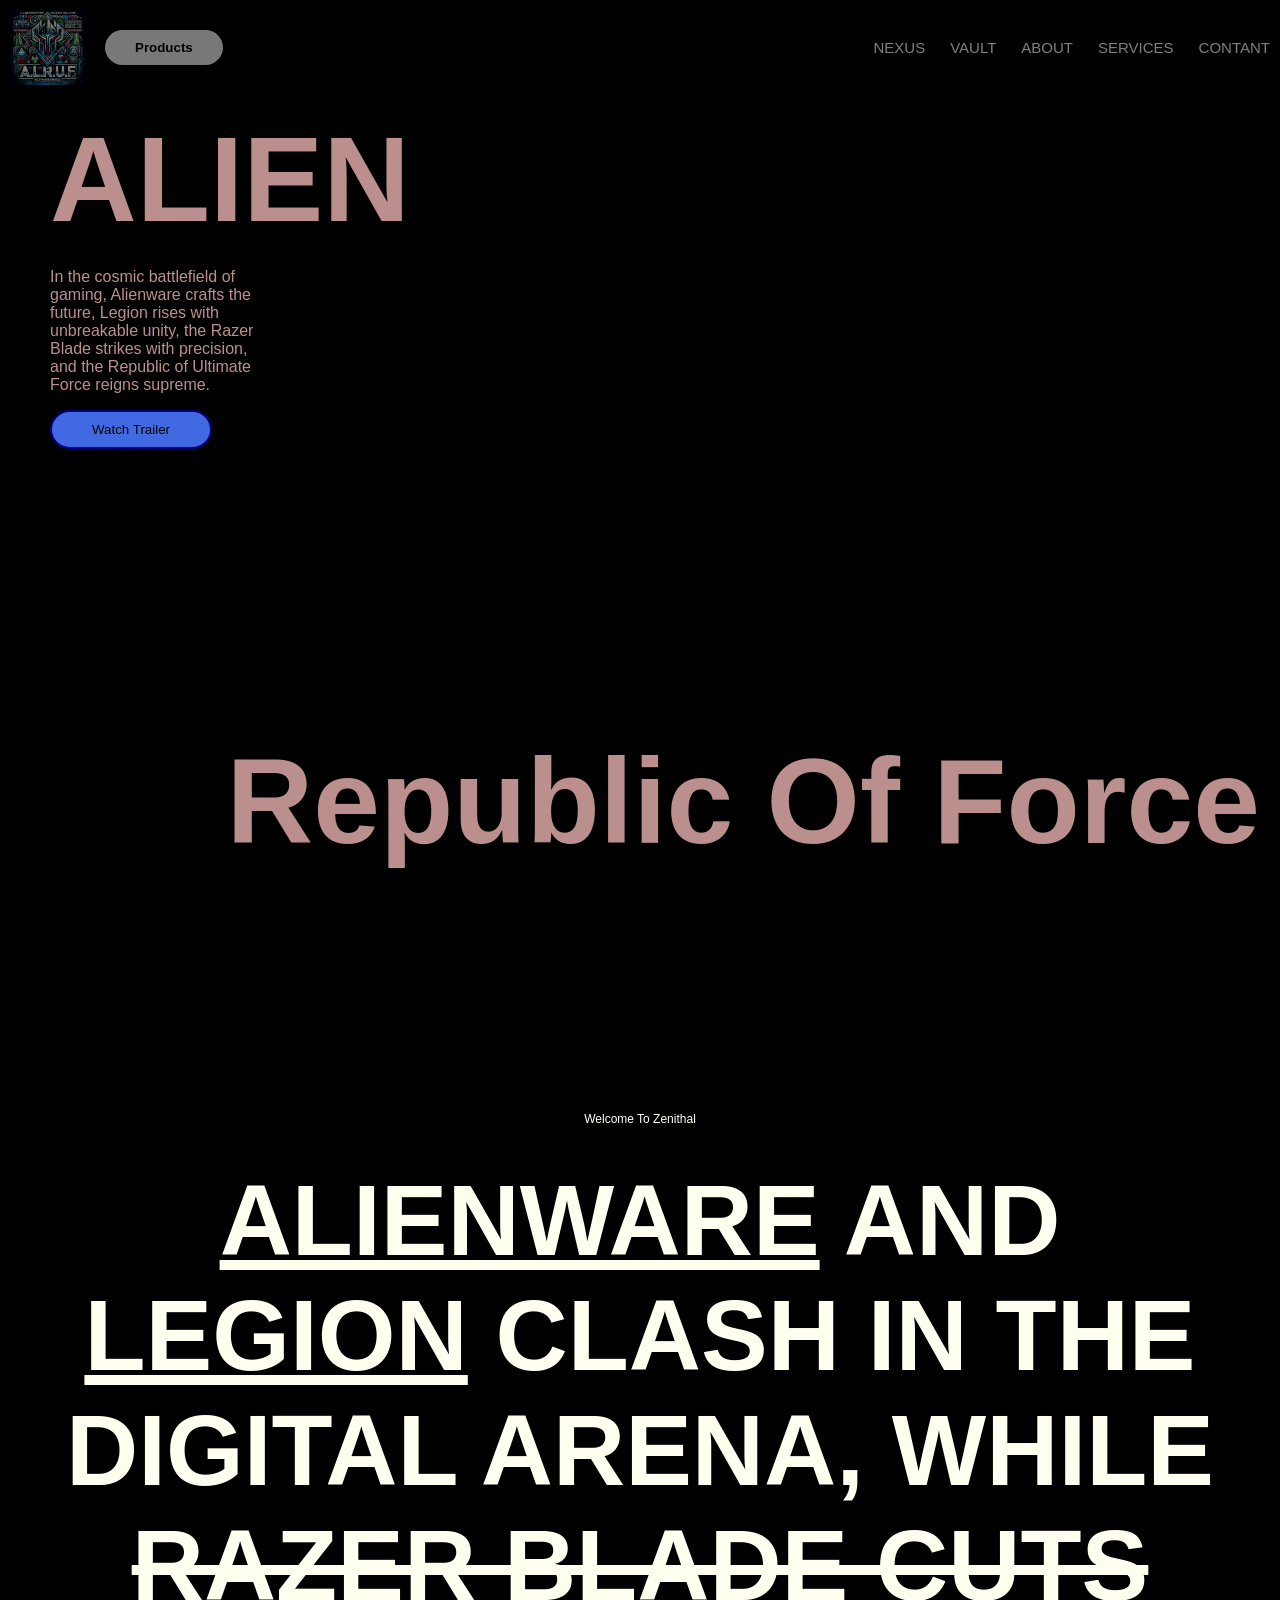
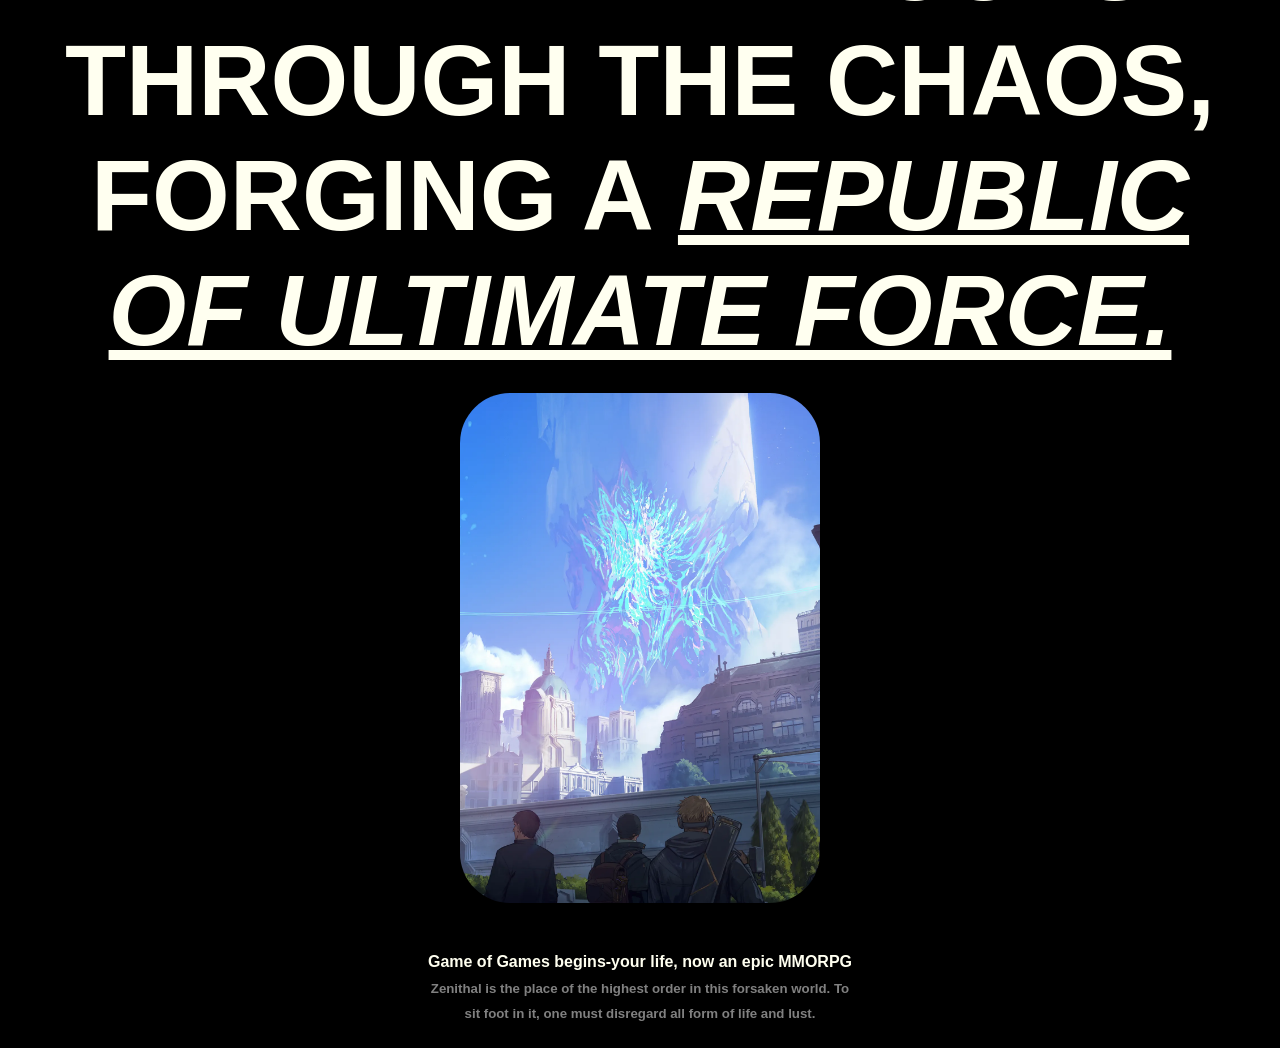
==== index.html @ cfce2fe7 "adding files" ====
<!DOCTYPE html>
<html lang="en">

<head>
    <meta charset="UTF-8">
    <meta name="viewport" content="width=device-width, initial-scale=1.0">
    <link rel="stylesheet" href="./css/index.css">
    <title>AL-RUF</title>
</head>

<body>
    <div class="container">
        <header>
            <div class="head-left">
                <img src="img/logo.png" alt="logo">
                <button>Products</button>
            </div>

            <div class="head-right">
                <p><a href="#">NEXUS</a></p>
                <p><a href="#">VAULT</a></p>
                <p><a href="#">ABOUT</a></p>
                <p><a href="#">SERVICES</a></p>
                <p><a href="#">CONTANT</a></p>
            </div>
        </header>

        <section class="hero-section">
            <div class="hero-vid">
                <video loop autoplay muted plays-inline class="hero-video">
                    <source src="video/hero-1.mp4" type="video/mp4">
                </video>

                <div class="hero-info">
                    <h1>ALIEN</h1>
                    <p>In the cosmic battlefield of gaming, Alienware crafts the future, Legion rises with unbreakable
                        unity, the Razer Blade strikes with precision, and the Republic of Ultimate Force reigns
                        supreme.</p>
                    <button>Watch Trailer</button>

                </div>
                <h1 class="gaming-text">Republic Of Force</h1>
                <div class="next-btn">
                    NEXT
                </div>
            </div>
        </section>

        <section class="about-section">
            <p>Welcome To Zenithal</p>
            <h1><u>Alienware</u> and <u>Legion</u> clash in the digital arena, while <s>Razer Blade cuts</s> through the
                chaos, forging a
                <i><u>Republic of Ultimate Force.</u></i>
            </h1>

            <div class="img-box">
                <img src="./img/about.webp" alt="about-img">
            </div>
            <h4>Game of Games begins-your life, now an epic MMORPG</h4>
            <h5>Zenithal is the place of the highest order in this forsaken world. To sit foot in it, one must disregard
                all form of life and lust.</h5>
        </section>
    </div>

    <script src="./js/index.js"></script>
</body>

</html>
---- css/index.css ----
body {
  margin: 0;
  padding: 0;
  background-color: black;
  scroll-behavior: smooth;
}
.container {
  font-family: Arial, Helvetica, sans-serif;
  color: rosybrown;
  display: flex;
  flex-direction: column;
  align-items: center;
  position: relative;
}
header {
  position: absolute;
  top: 0;
  right: 0;
  left: 0;
  display: flex;
  align-items: center;
  justify-content: space-between;
  padding: 10px 10px;
  z-index: 99;
  /* background-color: grey;
  backdrop-filter: blur(100px); */
  opacity: 0.5;
}
.head-left {
  display: flex;
  align-items: center;
}
.head-left img {
  width: 75px;
  height: 75px;
  margin-right: 20px;
}
.head-left button {
  border: none;
  padding: 10px 30px;
  border-radius: 20px;
  font-weight: 700;
  cursor: pointer;
  transition: 0.3s;
}
.head-left button:hover {
  opacity: 0.7;
}
.head-right {
  display: flex;
}
.head-right a {
  text-decoration: none;
  padding-left: 25px;
  color: ivory;
  font-size: 15px;
}
.hero-section {
  position: relative;
  width: 100%;
  height: 100vh;
  overflow: hidden;
}
.hero-vid {
  width: 100%;
  height: 100%;
  position: relative;
}
.hero-video {
  width: 100%;
  height: 100%;
  object-fit: cover;
}
.hero-info {
  position: absolute;
  z-index: 1;
  top: 80px;
  left: 50px;
}
.hero-info h1 {
  font-size: 120px;
  font-family: Impact, Haettenschweiler, "Arial Narrow Bold", sans-serif;
  font-weight: 900;
  font-style: normal;
  margin-top: 30px;
  margin-bottom: 20px;
}
.hero-info p {
  max-width: 210px;
}
.hero-info button {
  background-color: royalblue;
  border: 2px solid navy;
  padding: 10px 40px;
  border-radius: 20px;
  cursor: pointer;
  color: black;
  transition: 0.3s;
}
.hero-info button:hover {
  background-color: transparent;
  color: rosybrown;
  box-shadow: 0 0 15px royalblue;
}
.gaming-text {
  font-size: 120px;
  font-family: Impact, Haettenschweiler, "Arial Narrow Bold", sans-serif;
  margin: 0;
  position: absolute;
  right: 20px;
  bottom: 30px;
}
.next-btn {
  width: 200px;
  height: 200px;
  background-color: rosybrown;
  position: absolute;
  left: 45%;
  bottom: 45%;
  border-radius: 50%;
  display: flex;
  align-items: center;
  justify-content: center;
  color: royalblue;
  font-size: 30px;
  font-weight: bold;
  cursor: pointer;
  z-index: 100;
  opacity: 0;
  transition: 0.5s;
}
.next-btn:hover {
  width: 200px;
  height: 200px;
  opacity: 1;
  box-shadow: 0 0 15px rgba(225, 225, 225, 0.616);
}
.about-section {
  width: 100%;
  height: 100%;
  margin-top: 200px;
  display: flex;
  flex-direction: column;
  align-items: center;
  color: ivory;
}
.img-box {
  width: 360px;
  height: 510px;
  overflow: hidden;
  display: flex;
  align-items: center;
  justify-content: center;
  border-radius: 50px;
}
.img-box img {
  width: 100%;
  height: 100%;
  object-fit: cover;
}
.about-section p {
  font-size: 12px;
}
.about-section h1 {
  font-family: Impact, Haettenschweiler, "Arial Narrow Bold", sans-serif;
  font-weight: 900;
  font-size: 100px;
  max-width: 1150px;
  text-align: center;
  margin: 25px 0;
  text-transform: uppercase;
  background: linear-gradient(
    to right rosybrown,
    rgb(221, 167, 66),
    lightyellow,
    lightgreen,
    skyblue,
    rosybrown
  );
  background-size: 200%;
  background-clip: text;
  -webkit-background-clip: text;
  /* -webkit-text-fill-color: transparent; */
  animation: animate-gradient 2.5s linear infinite;
}
@keyframes animate-gradient {
  to {
    background-position: 200%;
  }
}
.about-section h4 {
  margin-top: 50px;
  margin-bottom: 0;
}
.about-section h5 {
  margin-top: 5px;
  color: gray;
  max-width: 425px;
  text-align: center;
  line-height: 25px;
}
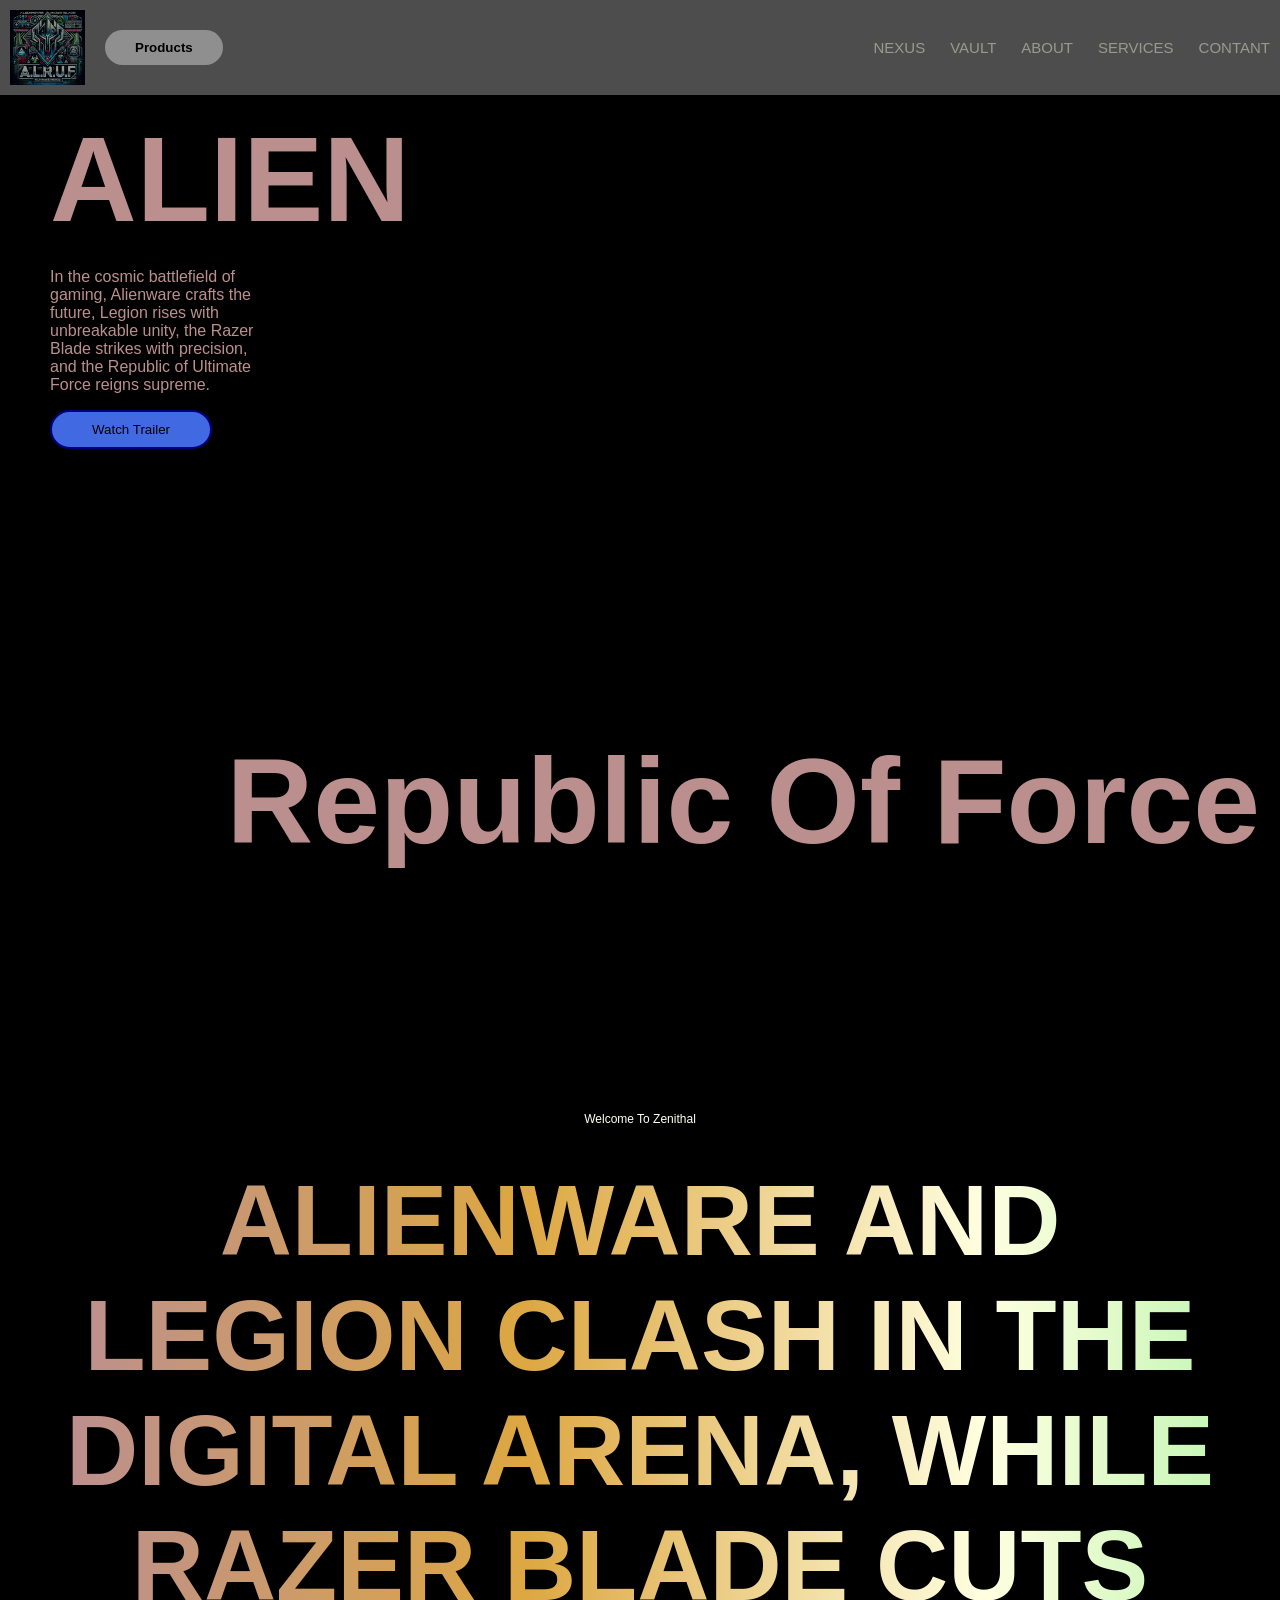
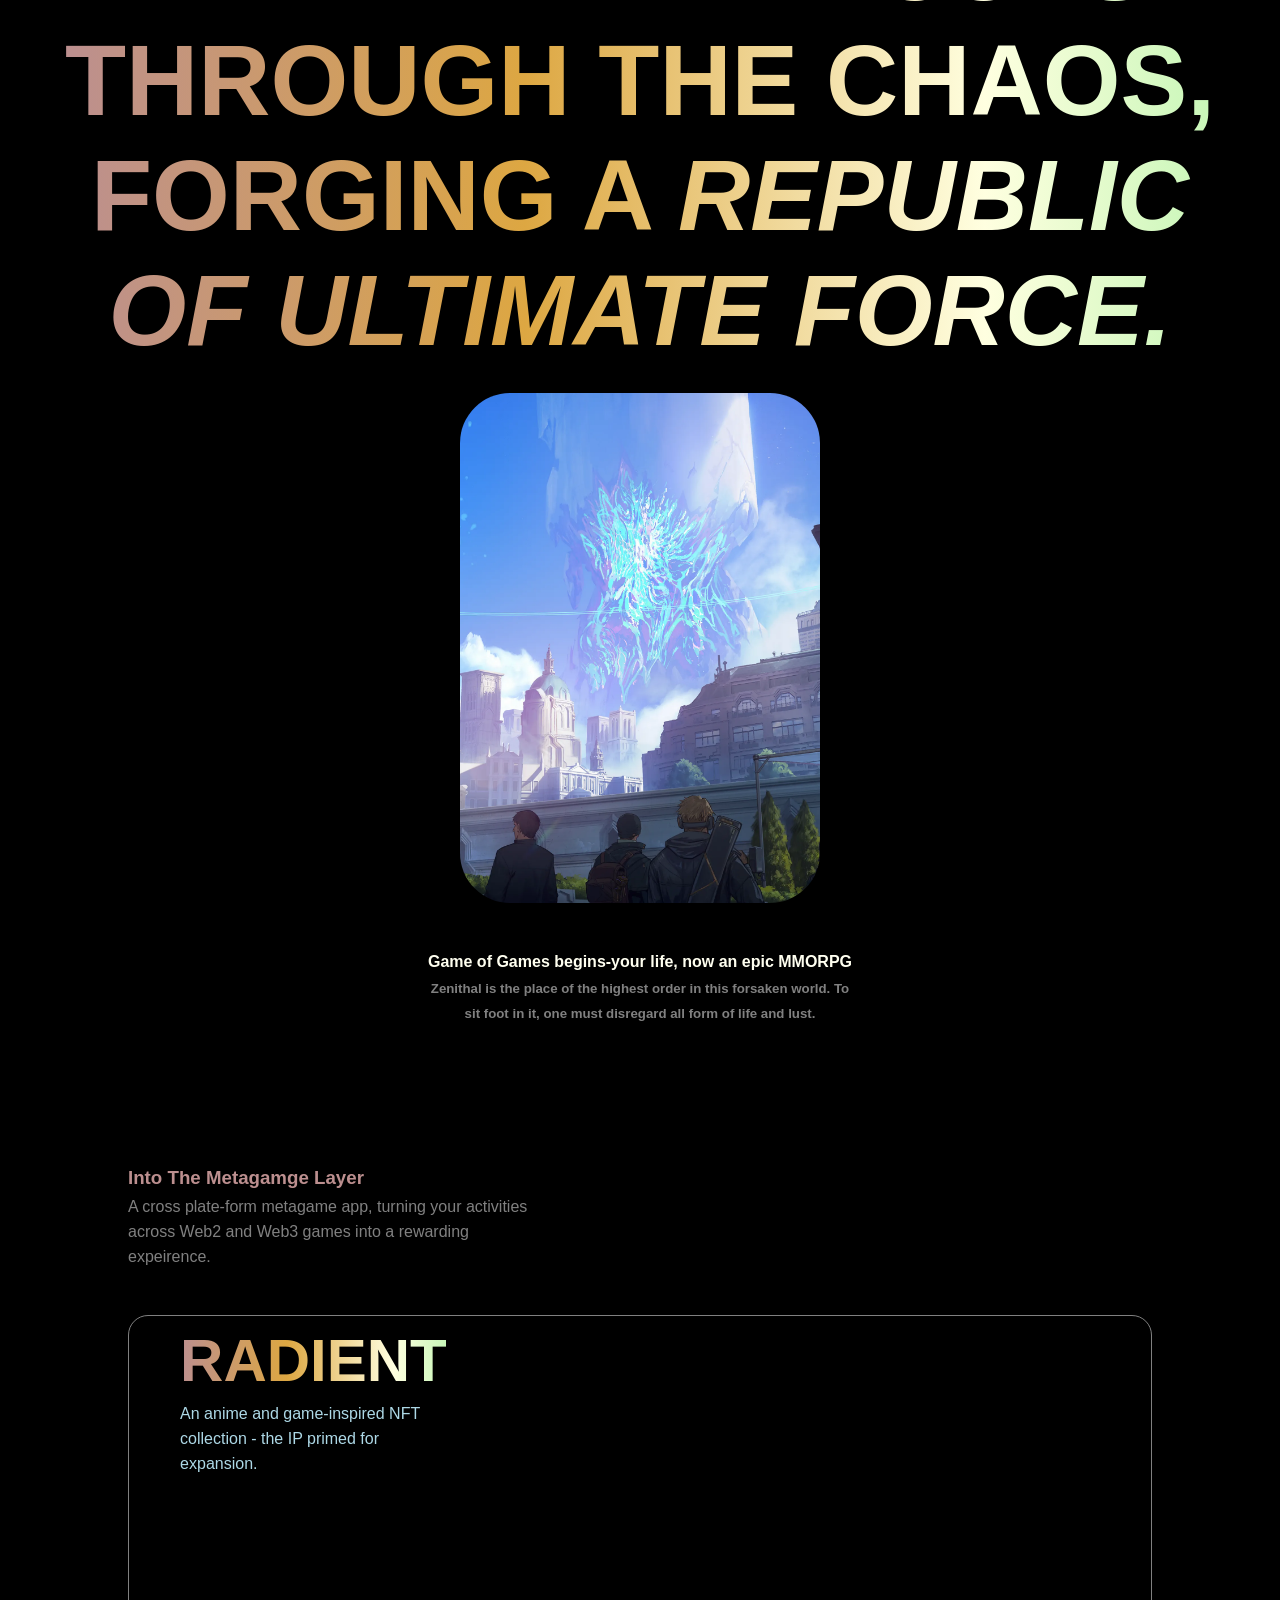
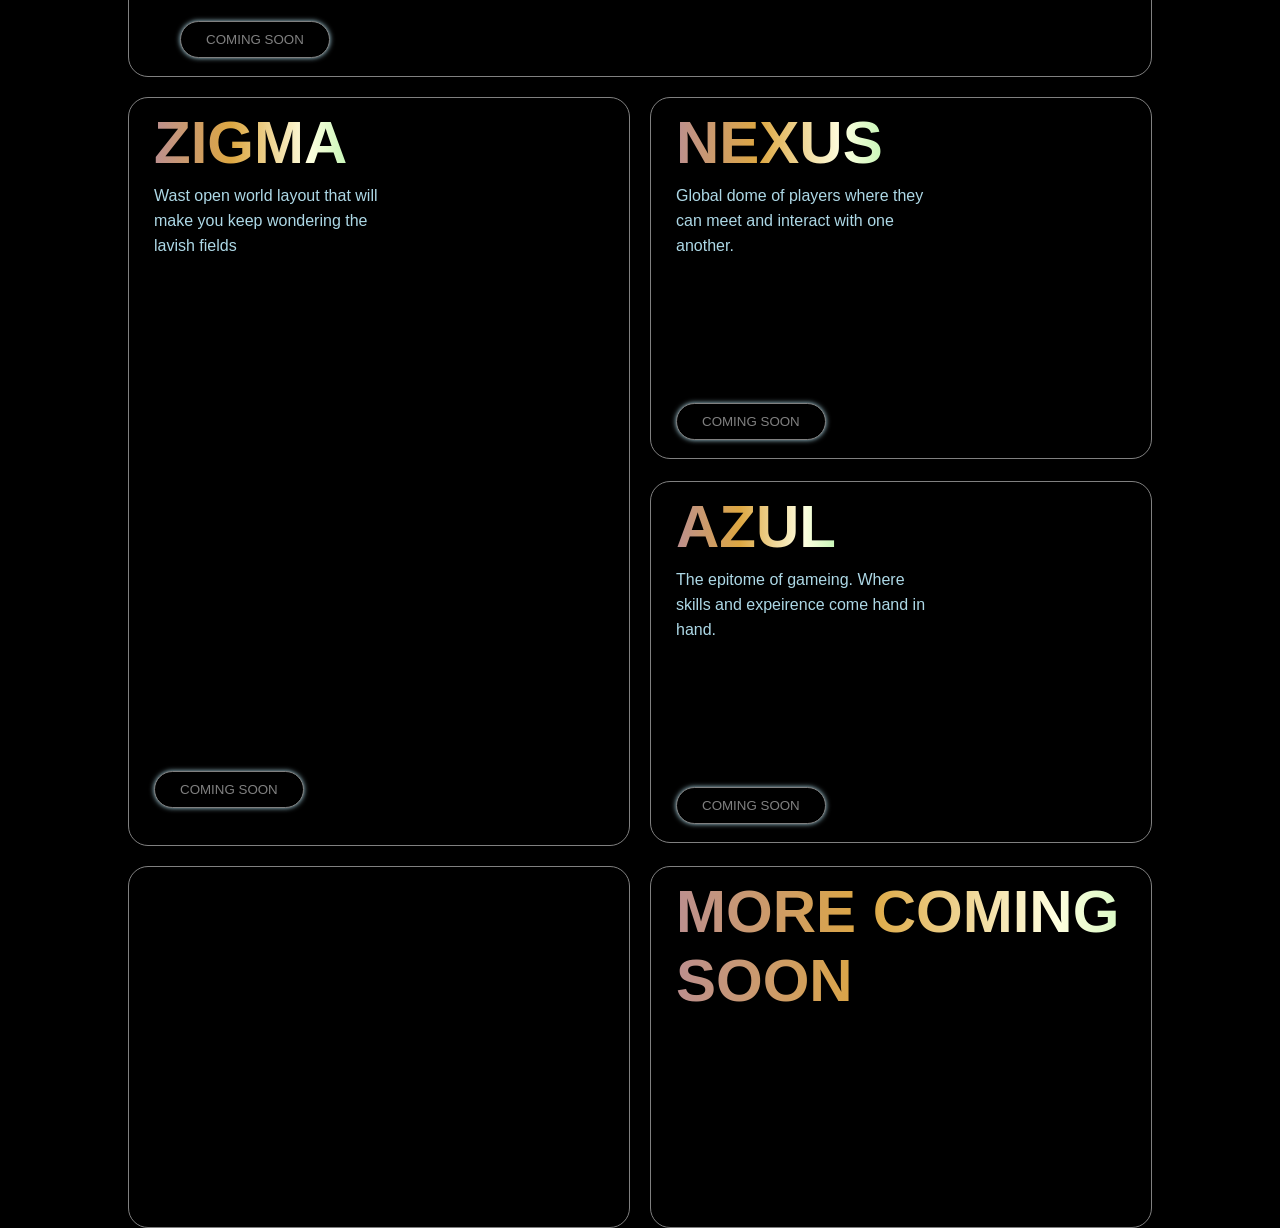
==== commit da02c6b8: "adding videos" ====
--- a/index.html
+++ b/index.html
@@ -60,6 +60,55 @@
             <h5>Zenithal is the place of the highest order in this forsaken world. To sit foot in it, one must disregard
                 all form of life and lust.</h5>
         </section>
+
+        <section class="info-section">
+            <h3>Into The Metagamge Layer</h3>
+            <p>A cross plate-form metagame app, turning your activities across Web2 and Web3 games into a rewarding
+                expeirence.</p>
+
+            <div class="info-cards">
+                <div class="card">
+                    <h1>RADIENT</h1>
+                    <p>An anime and game-inspired NFT collection - the IP primed for expansion.</p>
+
+                    <video src="./video/feature-1.mp4" autoplay loop muted plays-inline></video>
+                    <button>COMING SOON</button>
+                </div>
+
+                <div class="card">
+                    <h1>ZIGMA</h1>
+                    <p>Wast open world layout that will make you keep wondering the lavish fields</p>
+
+                    <video src="./video/feature-2.mp4" autoplay loop muted plays-inline></video>
+                    <button>COMING SOON</button>
+                </div>
+
+                <div class="card">
+                    <h1>NEXUS</h1>
+                    <p>Global dome of players where they can meet and interact with one another.</p>
+
+                    <video src="./video/feature-3.mp4" autoplay loop muted plays-inline></video>
+                    <button>COMING SOON</button>
+                </div>
+
+                <div class="card">
+                    <h1>AZUL</h1>
+                    <p>The epitome of gameing. Where skills and expeirence come hand in hand.</p>
+
+                    <video src="./video/feature-4.mp4" autoplay loop muted plays-inline></video>
+                    <button>COMING SOON</button>
+                </div>
+
+                <div class="card">
+                    <video src="./video/feature-5.mp4" autoplay loop muted plays-inline></video>
+                </div>
+
+                <div class="card">
+                    <h1>MORE COMING SOON</h1>
+                </div>
+            </div>
+
+        </section>
     </div>
 
     <script src="./js/index.js"></script>
--- a/css/index.css
+++ b/css/index.css
@@ -22,9 +22,9 @@
   justify-content: space-between;
   padding: 10px 10px;
   z-index: 99;
-  /* background-color: grey;
-  backdrop-filter: blur(100px); */
-  opacity: 0.5;
+  background-color: grey;
+  backdrop-filter: blur(10px);
+  opacity: 0.6;
 }
 .head-left {
   display: flex;
@@ -170,7 +170,8 @@
   margin: 25px 0;
   text-transform: uppercase;
   background: linear-gradient(
-    to right rosybrown,
+    to right,
+    rosybrown,
     rgb(221, 167, 66),
     lightyellow,
     lightgreen,
@@ -180,7 +181,7 @@
   background-size: 200%;
   background-clip: text;
   -webkit-background-clip: text;
-  /* -webkit-text-fill-color: transparent; */
+  -webkit-text-fill-color: transparent;
   animation: animate-gradient 2.5s linear infinite;
 }
 @keyframes animate-gradient {
@@ -199,3 +200,99 @@
   text-align: center;
   line-height: 25px;
 }
+.info-section {
+  display: flex;
+  flex-direction: column;
+  position: relative;
+  width: 80%;
+  margin-top: 100px;
+}
+.info-section h3 {
+  margin-bottom: 0;
+}
+.info-section p {
+  margin-top: 5px;
+  color: gray;
+  max-width: 400px;
+  line-height: 25px;
+}
+.info-cards {
+  display: grid;
+  grid-template-columns: auto auto;
+  gap: 20px;
+  width: 100%;
+  height: 100%;
+  margin-top: 30px;
+}
+.card {
+  position: relative;
+  width: auto;
+  height: 40vh;
+  overflow: hidden;
+  border: 1px solid gray;
+  border-radius: 20px;
+  transition: 0.5s;
+}
+.card h1 {
+  position: absolute;
+  margin: 0;
+  top: 10px;
+  left: 5%;
+  font-family: Impact, Haettenschweiler, "Arial Narrow Bold", sans-serif;
+  font-size: 60px;
+  z-index: 1;
+  background: linear-gradient(
+    to right,
+    rosybrown,
+    rgb(221, 167, 66),
+    lightyellow,
+    lightgreen,
+    skyblue,
+    rosybrown
+  );
+  background-size: 200%;
+  background-clip: text;
+  -webkit-background-clip: text;
+  -webkit-text-fill-color: transparent;
+  animation: animate-gradient 2.5s linear infinite;
+}
+.card p {
+  position: absolute;
+  top: 80px;
+  left: 5%;
+  z-index: 1;
+  max-width: 250px;
+  color: lightblue;
+}
+.card video {
+  width: 100%;
+  height: 100%;
+  object-fit: cover;
+}
+.card button {
+  position: absolute;
+  bottom: 5%;
+  left: 5%;
+  padding: 10px 25px;
+  border: 1px solid gray;
+  background-color: black;
+  color: gray;
+  border-radius: 20px;
+  box-shadow: 0 0 5px lightblue;
+  cursor: pointer;
+  transition: 0.3s;
+}
+.card button:hover {
+  box-shadow: 0 0 15px lightblue;
+  opacity: 0.7;
+}
+.card:hover {
+  box-shadow: 0 0 15px lightblue;
+}
+.card:nth-child(1) {
+  grid-column: span 2;
+}
+.card:nth-child(2) {
+  grid-row: span 2;
+  height: 83vh;
+}
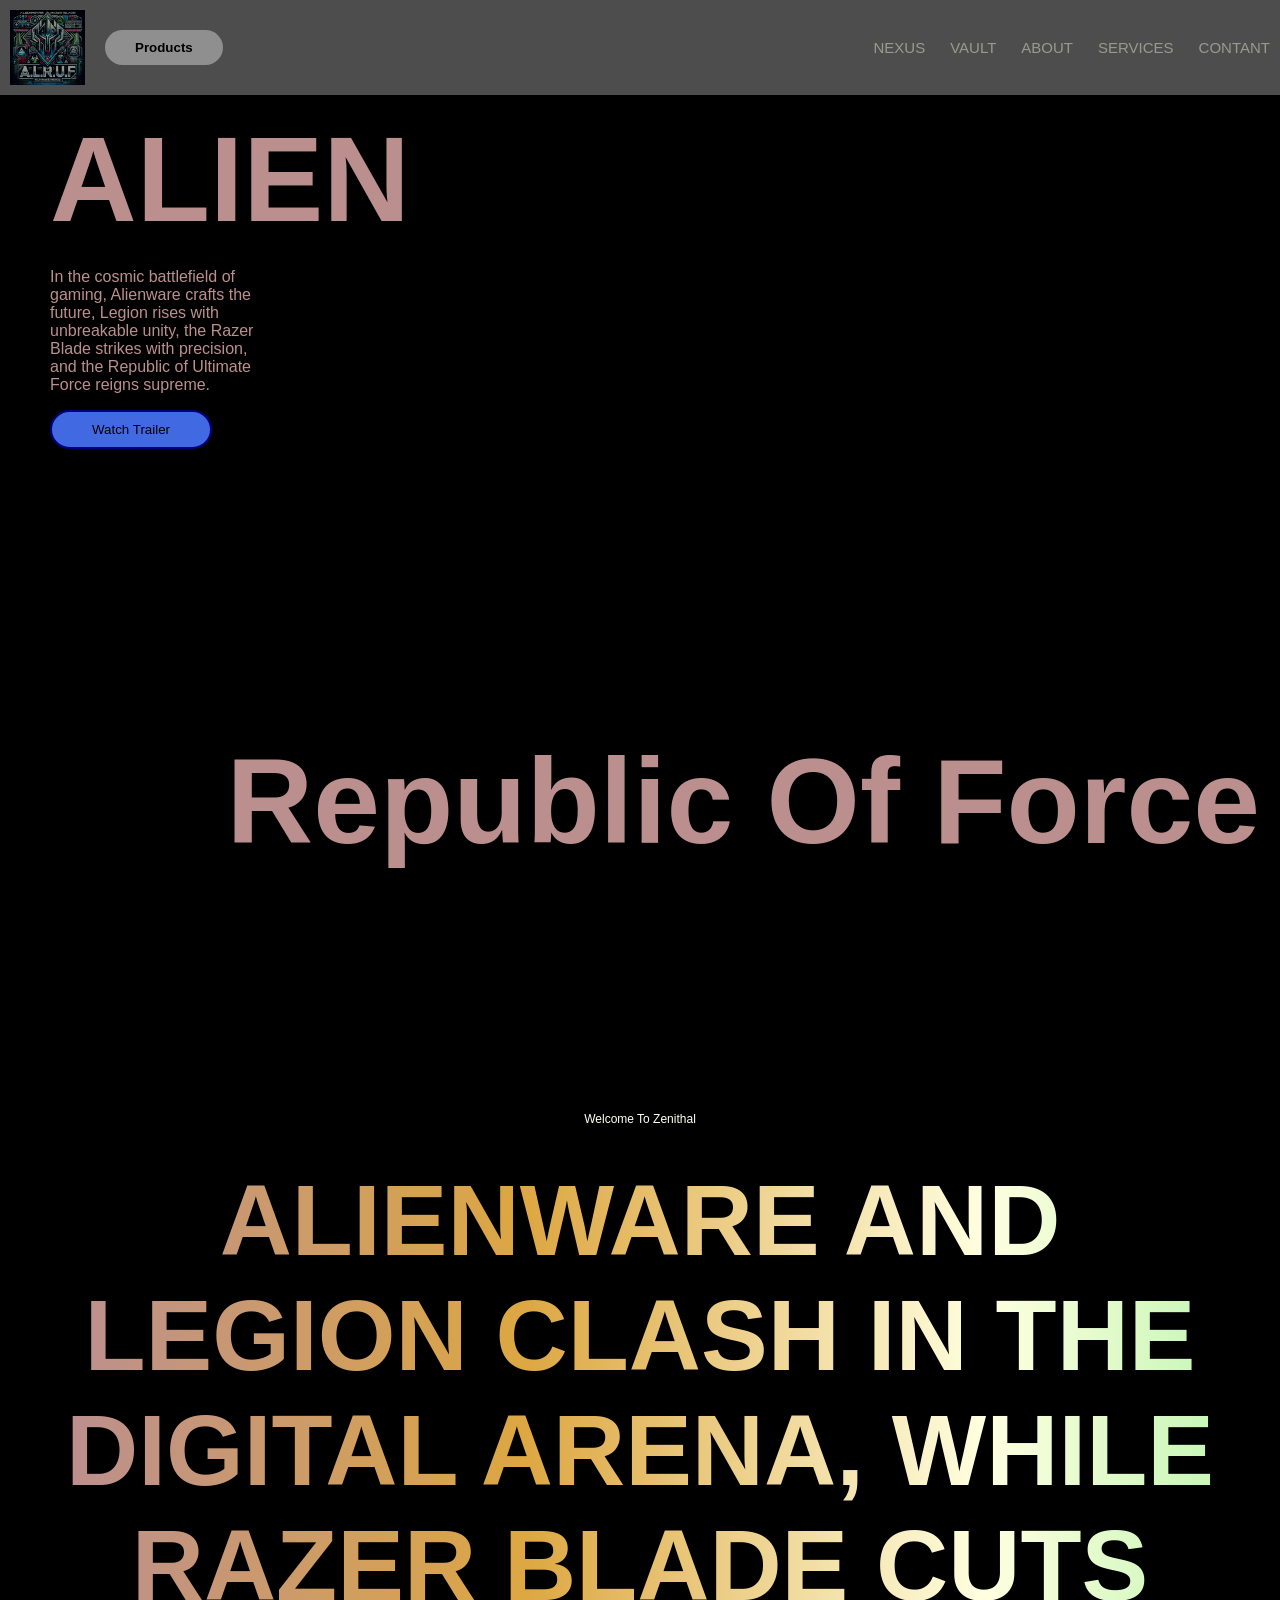
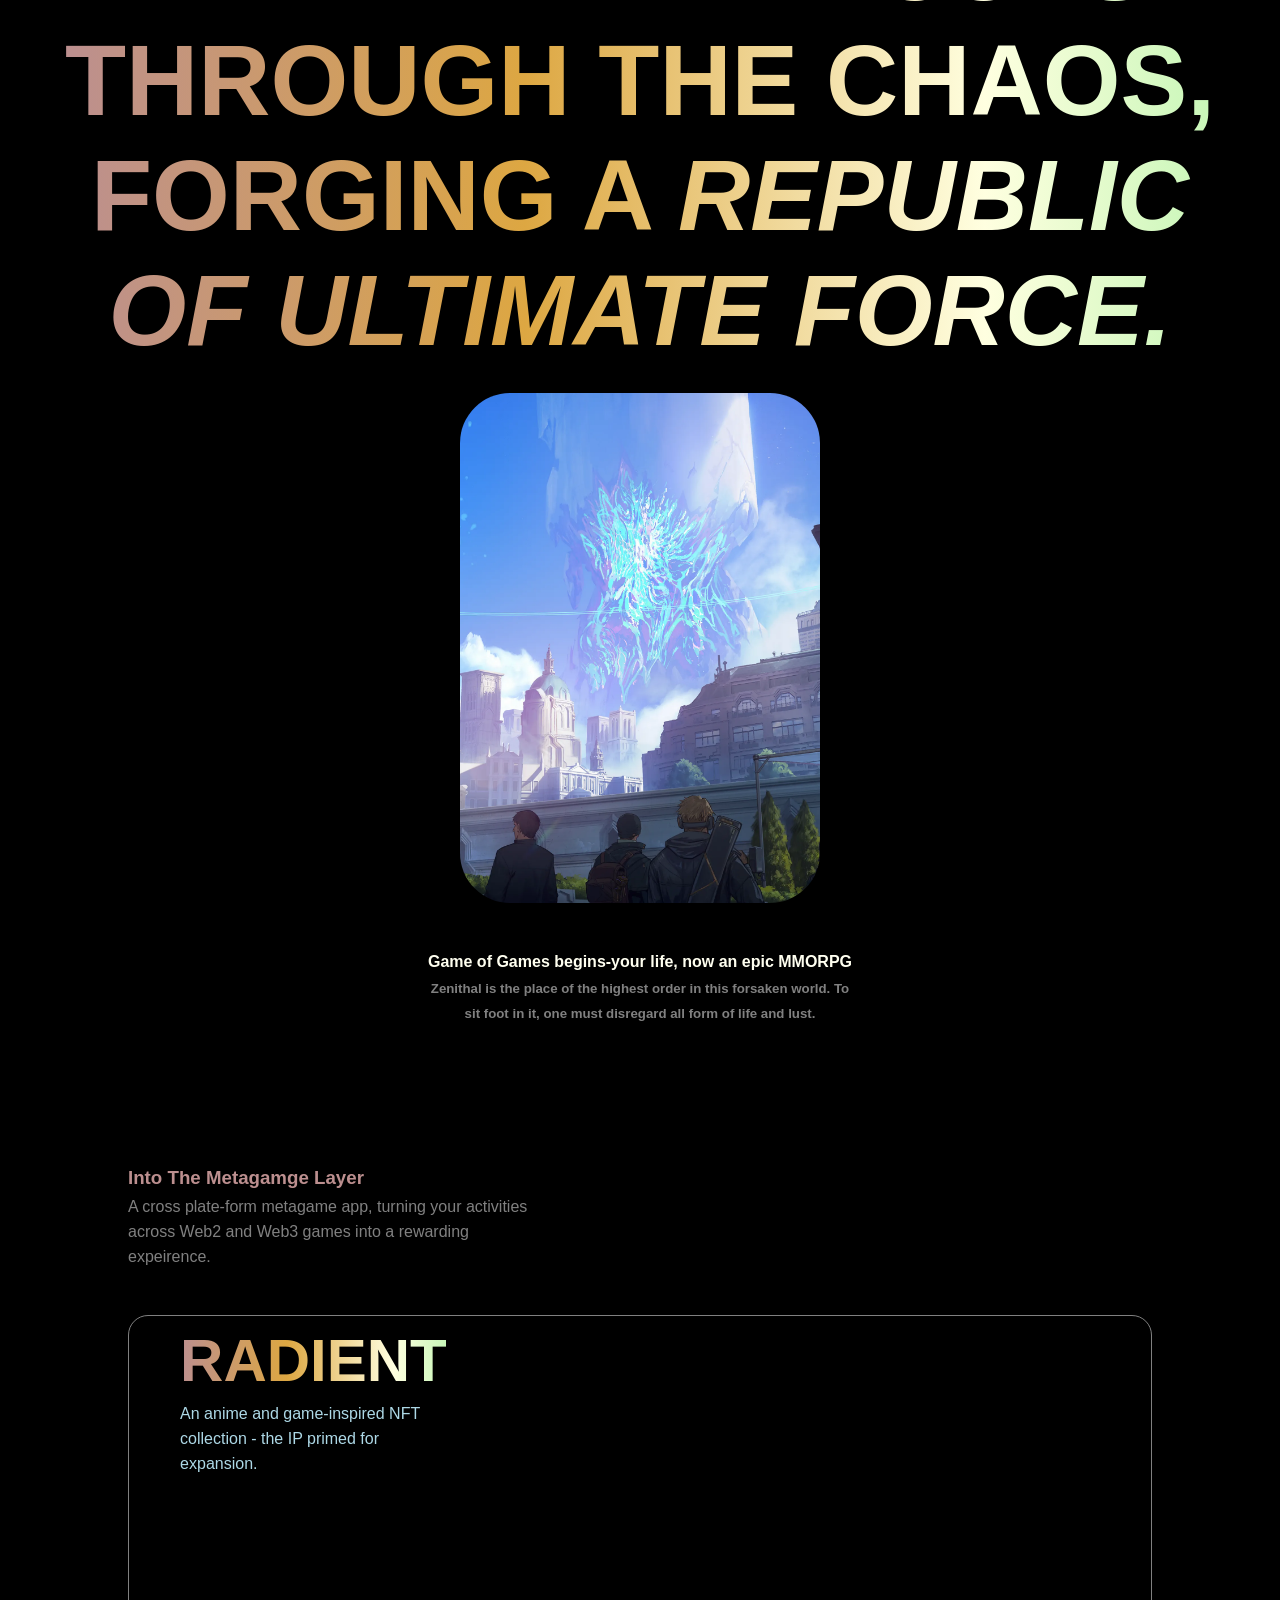
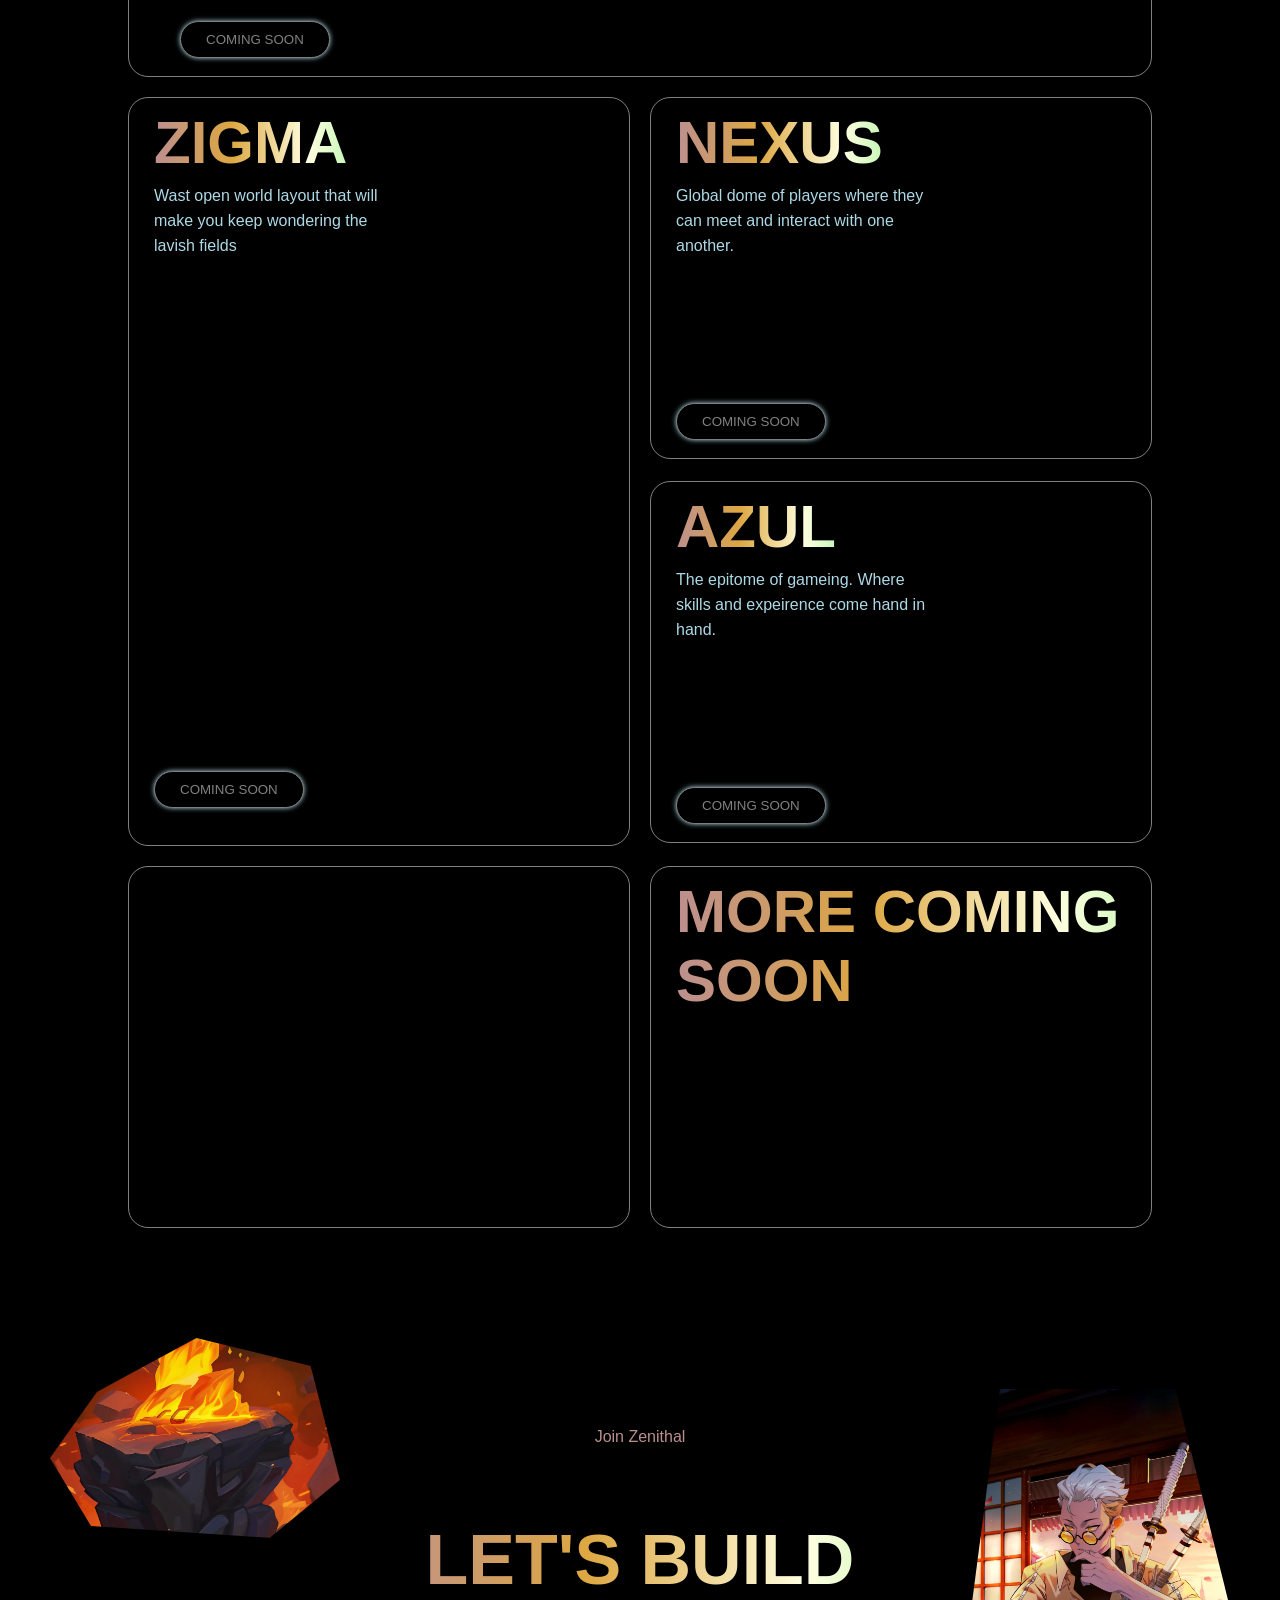
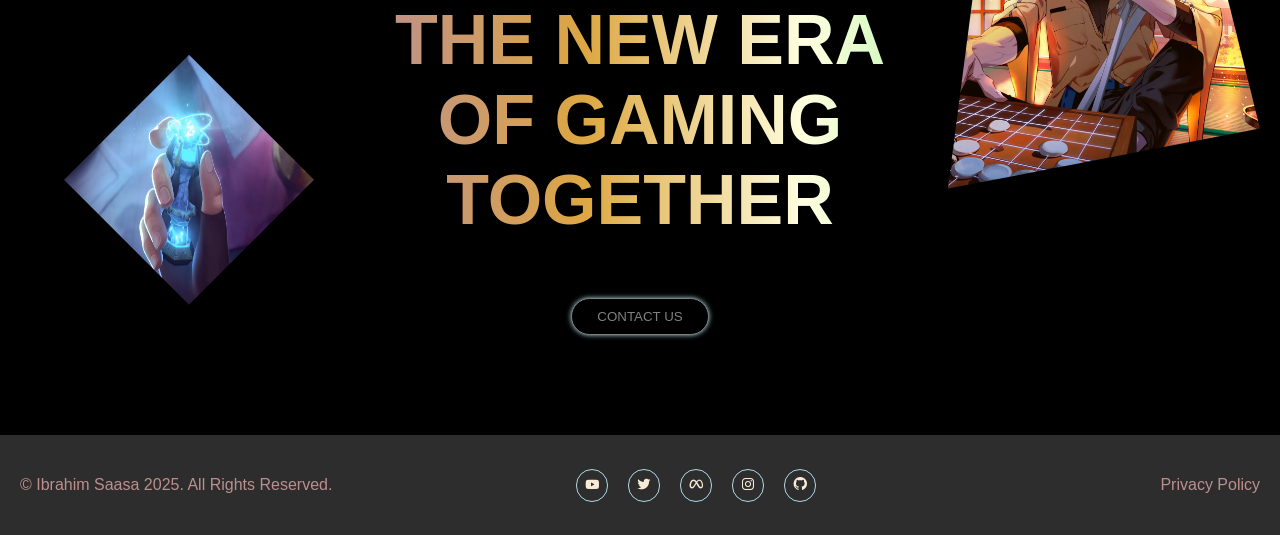
==== commit ca8cadf4: "added footer" ====
--- a/index.html
+++ b/index.html
@@ -5,6 +5,7 @@
     <meta charset="UTF-8">
     <meta name="viewport" content="width=device-width, initial-scale=1.0">
     <link rel="stylesheet" href="./css/index.css">
+    <link href='https://unpkg.com/boxicons@2.1.4/css/boxicons.min.css' rel='stylesheet'>
     <title>AL-RUF</title>
 </head>
 
@@ -109,6 +110,28 @@
             </div>
 
         </section>
+
+        <section class="contact-section">
+            <p>Join Zenithal</p>
+            <h1>LET'S BUILD THE NEW ERA OF GAMING TOGETHER</h1>
+            <button>CONTACT US</button>
+            <img class="img1" src="./img/swordman.webp" alt="contact-img">
+            <img class="img2" src="./img/contact-1.webp" alt="contact-img">
+            <img class="img3" src="./img/contact-2.webp" alt="contact-img">
+
+        </section>
+
+        <section class="footer">
+            <p>&#169 Ibrahim Saasa 2025. All Rights Reserved.</p>
+            <ul>
+                <li><a href="#"><i class='bx bxl-youtube'></i></a></li>
+                <li><a href="#"><i class='bx bxl-twitter'></i></a></li>
+                <li><a href="#"><i class='bx bxl-meta'></i></a></li>
+                <li><a href="#"><i class='bx bxl-instagram'></i></a></li>
+                <li><a href="#"><i class='bx bxl-github'></i></a></li>
+            </ul>
+            <p>Privacy Policy</p>
+        </section>
     </div>
 
     <script src="./js/index.js"></script>
--- a/css/index.css
+++ b/css/index.css
@@ -296,3 +296,108 @@
   grid-row: span 2;
   height: 83vh;
 }
+.contact-section {
+  position: relative;
+  width: 100%;
+  margin-top: 100px;
+  display: flex;
+  flex-direction: column;
+  align-items: center;
+  height: 100%;
+  margin-bottom: 100px;
+}
+.contact-section .img1 {
+  position: absolute;
+  top: 10%;
+  right: 20px;
+  height: 400px;
+  clip-path: polygon(20% 0%, 74% 0, 100% 85%, 4% 100%);
+}
+.contact-section .img2 {
+  position: absolute;
+  left: 50px;
+  top: 10px;
+  height: 200px;
+  clip-path: polygon(
+    50% 0%,
+    89% 14%,
+    99% 71%,
+    75% 100%,
+    14% 94%,
+    0% 60%,
+    16% 27%
+  );
+}
+.contact-section .img3 {
+  position: absolute;
+  left: 5%;
+  bottom: 5%;
+  height: 250px;
+  width: 250px;
+  clip-path: polygon(50% 0%, 100% 50%, 50% 100%, 0% 50%);
+}
+.contact-section p {
+  margin-top: 100px;
+}
+.contact-section h1 {
+  font-family: Impact, Haettenschweiler, "Arial Narrow Bold", sans-serif;
+  font-size: 70px;
+  max-width: 550px;
+  text-align: center;
+  background: linear-gradient(
+    to right,
+    rosybrown,
+    rgb(221, 167, 66),
+    lightyellow,
+    lightgreen,
+    skyblue,
+    rosybrown
+  );
+  background-size: 200%;
+  background-clip: text;
+  -webkit-background-clip: text;
+  -webkit-text-fill-color: transparent;
+  animation: animate-gradient 2.5s linear infinite;
+}
+.contact-section button {
+  padding: 10px 25px;
+  border: 1px solid gray;
+  background-color: black;
+  color: gray;
+  border-radius: 20px;
+  box-shadow: 0 0 5px lightblue;
+  cursor: pointer;
+  transition: 0.3s;
+}
+.contact-section button:hover {
+  box-shadow: 0 0 15px lightblue;
+  opacity: 0.7;
+}
+.footer {
+  width: 100%;
+  display: flex;
+  align-items: center;
+  justify-content: space-between;
+  background-color: rgba(211, 211, 211, 0.21);
+  backdrop-filter: blur(10px);
+  height: 100px;
+}
+.footer p {
+  margin: 0 20px;
+}
+.footer ul {
+  display: flex;
+  list-style: none;
+  margin-right: 140px;
+}
+.footer a {
+  text-decoration: none;
+  color: antiquewhite;
+  padding: 7px 7px;
+  border-radius: 50px;
+  border: 1px solid lightblue;
+  margin: 0 10px;
+}
+/* .autoBlur{
+
+} */
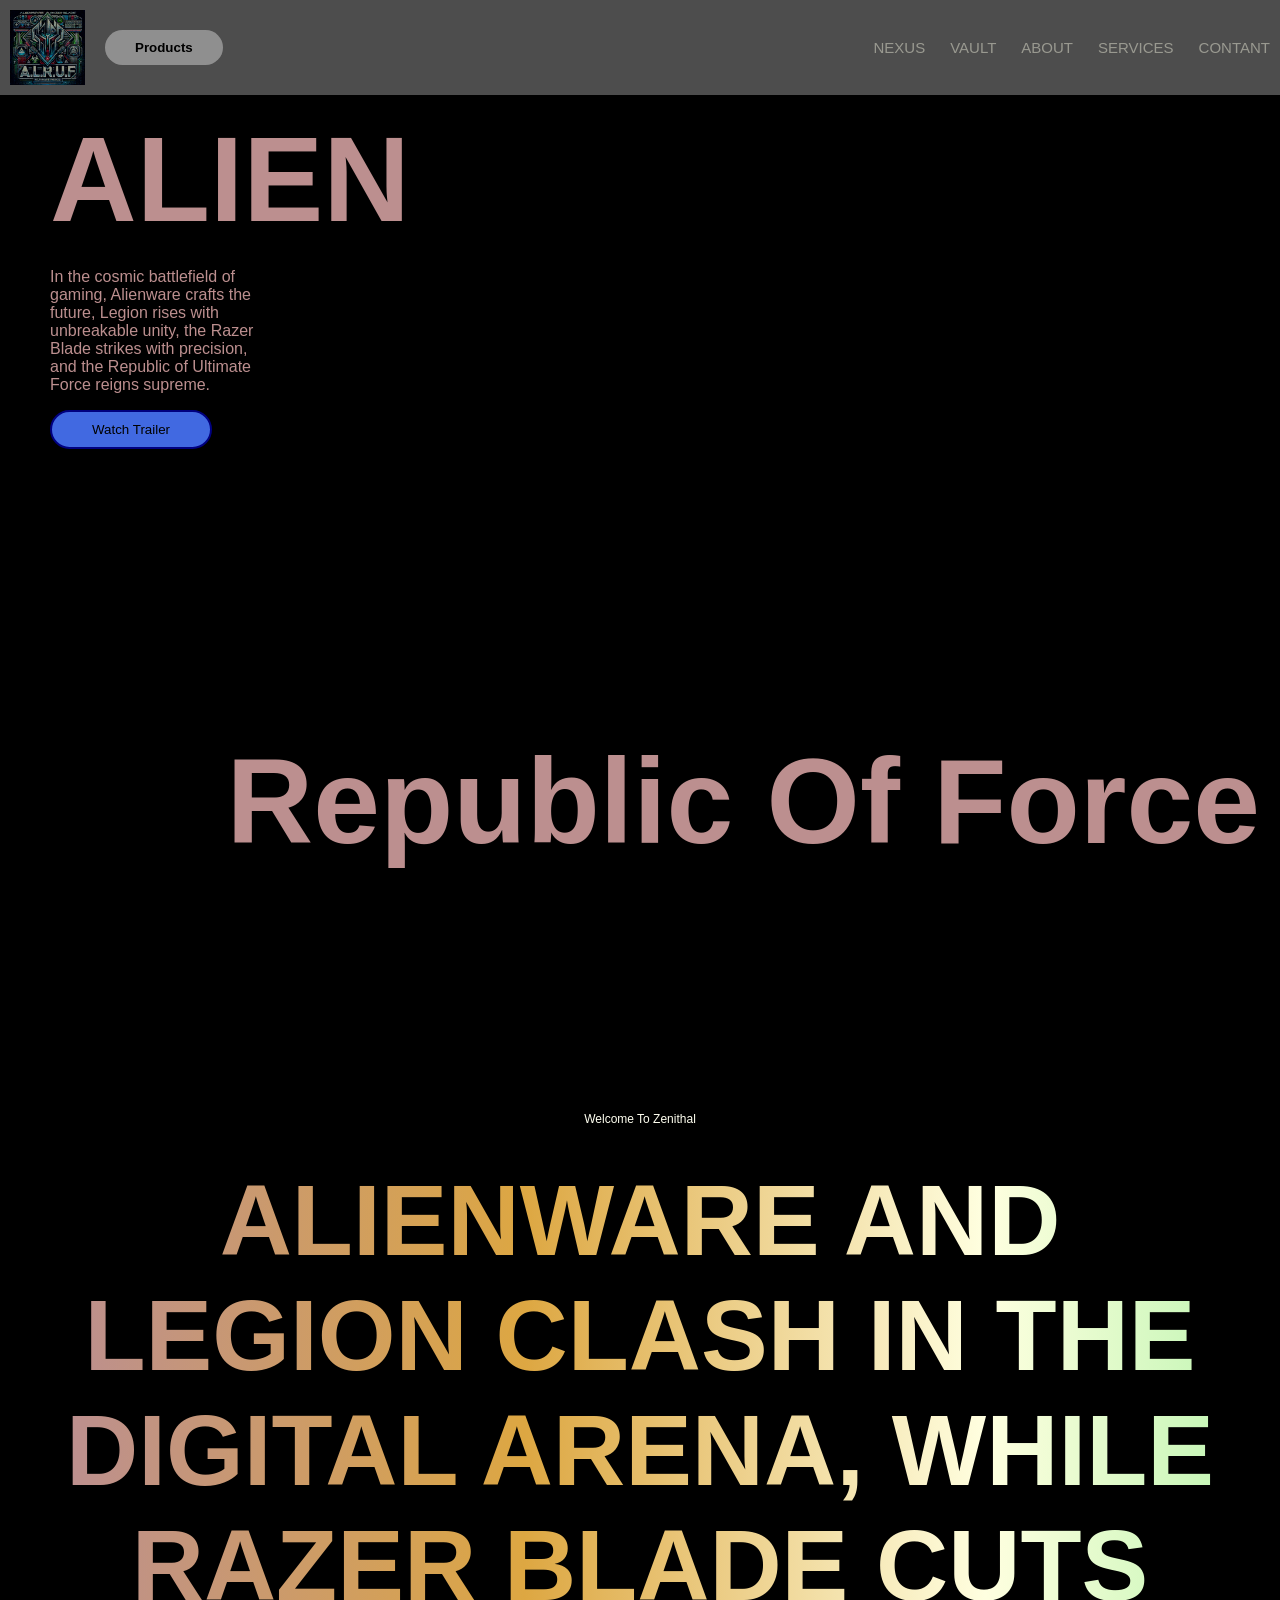
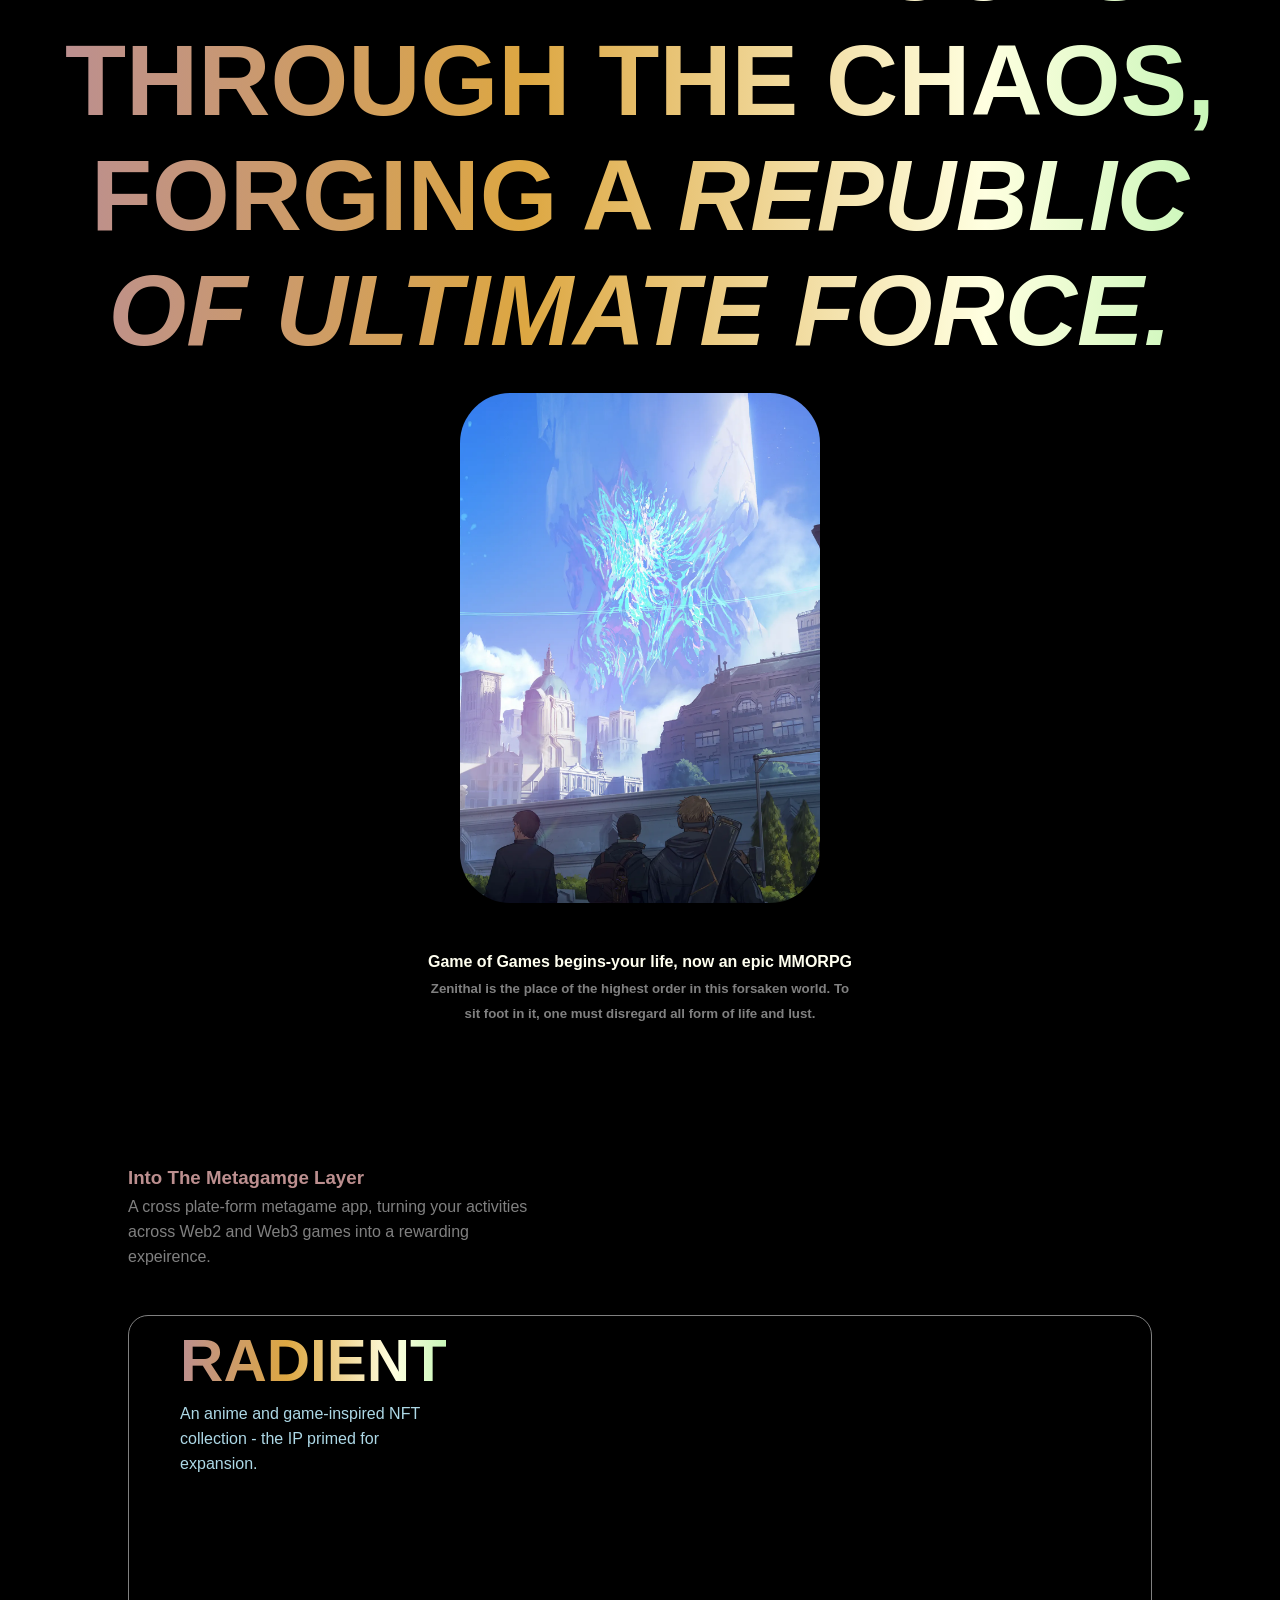
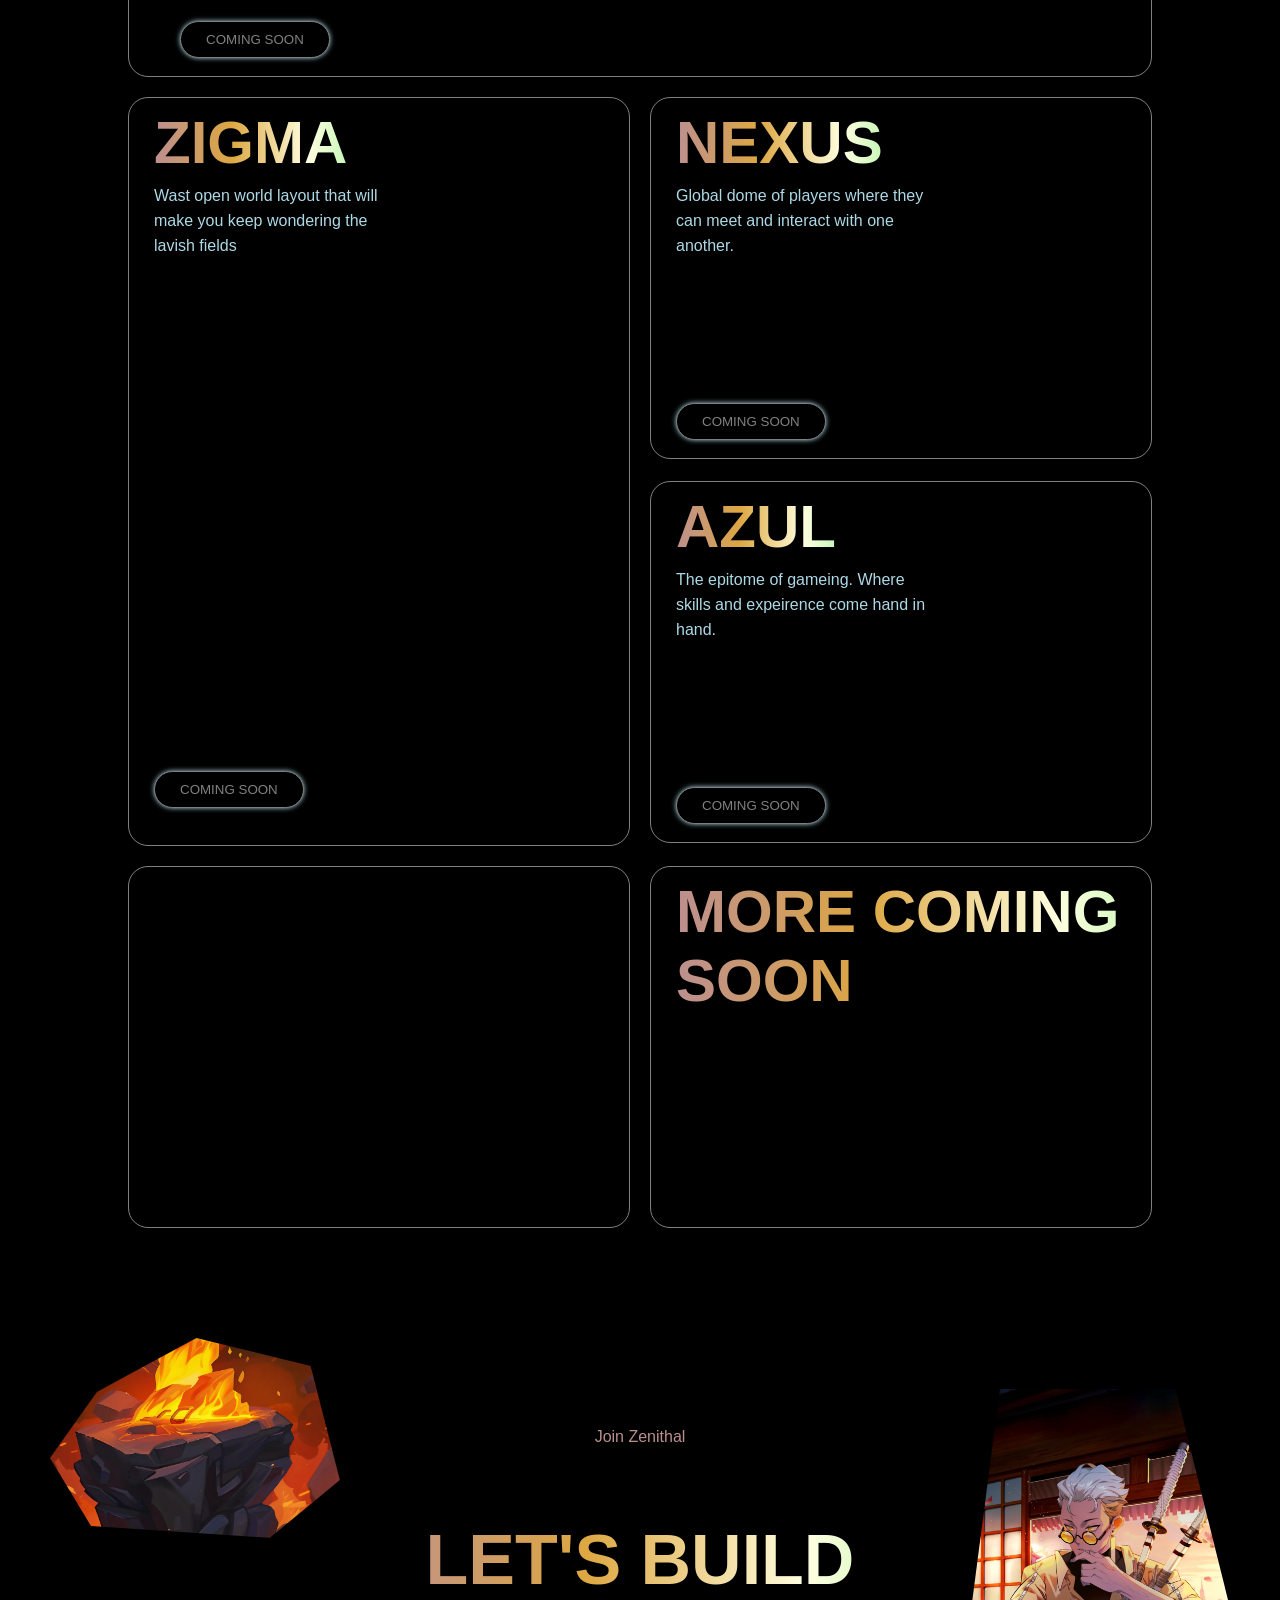
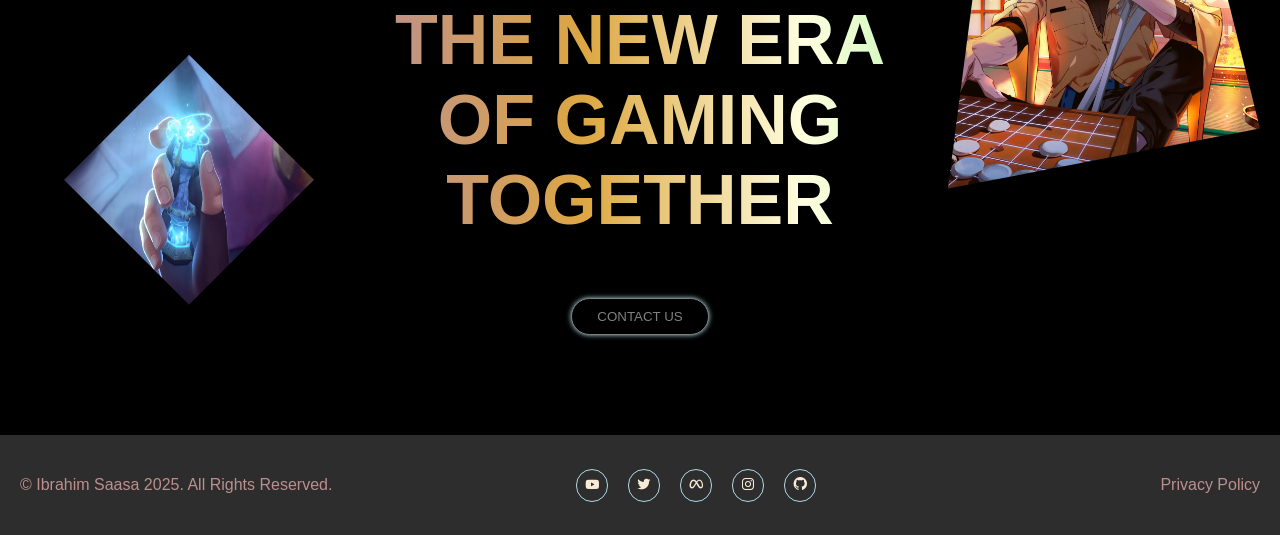
==== commit 5ccaa9e6: "scrolling animation" ====
--- a/index.html
+++ b/index.html
@@ -26,7 +26,7 @@
             </div>
         </header>
 
-        <section class="hero-section">
+        <section class="hero-section blur-on-scroll">
             <div class="hero-vid">
                 <video loop autoplay muted plays-inline class="hero-video">
                     <source src="video/hero-1.mp4" type="video/mp4">
@@ -47,14 +47,17 @@
             </div>
         </section>
 
-        <section class="about-section">
+        <section class="about-section blur-on-scroll">
             <p>Welcome To Zenithal</p>
-            <h1><u>Alienware</u> and <u>Legion</u> clash in the digital arena, while <s>Razer Blade cuts</s> through the
-                chaos, forging a
-                <i><u>Republic of Ultimate Force.</u></i>
-            </h1>
+            <div class="blur-on-scroll">
+                <h1><u>Alienware</u> and <u>Legion</u> clash in the digital arena, while <s>Razer Blade cuts</s> through
+                    the
+                    chaos, forging a
+                    <i><u>Republic of Ultimate Force.</u></i>
+                </h1>
+            </div>
 
-            <div class="img-box">
+            <div class="img-box autoTakeFull">
                 <img src="./img/about.webp" alt="about-img">
             </div>
             <h4>Game of Games begins-your life, now an epic MMORPG</h4>
@@ -134,7 +137,7 @@
         </section>
     </div>
 
-    <script src="./js/index.js"></script>
+    <script src="./js/index.js" type="module"></script>
 </body>
 
 </html>
--- a/css/index.css
+++ b/css/index.css
@@ -60,7 +60,18 @@
   width: 100%;
   height: 100vh;
   overflow: hidden;
-}
+  filter: blur(40px);
+  opacity: 0;
+  transition: filter 0.5s ease, opacity 0.5s ease;
+}
+.hero-section.visible {
+  filter: blur(0);
+  opacity: 1;
+}
+/* .hero-section:not(.visible) {
+  filter: blur(40px);
+  opacity: 0;
+} */
 .hero-vid {
   width: 100%;
   height: 100%;
@@ -398,6 +409,72 @@
   border: 1px solid lightblue;
   margin: 0 10px;
 }
-/* .autoBlur{
+/* .autoBlur {
+  animation: autoBlurAnimation linear both;
+  animation-timeline: view();
+}
+@keyframes autoBlurAnimation {
+  0% {
+    filter: blur(40px);
+  }
+  40%,
+  60% {
+    filter: blur(0);
+    transform: translateY(0px);
+    opacity: 1;
+  }
+  100% {
+    filter: blur(40px);
+    transform: translateY(-200px);
+    opacity: 0;
+  }
+} */
+/* @keyframes blurOnScroll {
+  0% {
+    filter: blur(0);
+    opacity: 1;
+    transform: translateY(0);
+  }
+  100% {
+    filter: blur(40px);
+    opacity: 0;
+    transform: translateY(-100px);
+  }
+}
+.blur-on-scroll {
+  animation: blurOnScroll linear;
+  animation-timeline: scroll();
+  animation-range: 0 500px; 
+}
+.blur-on-scroll-delayed {
+  animation: blurOnScroll linear;
+  animation-timeline: scroll();
+  animation-range: 100px 800px; 
+} */
+.blur-on-scroll {
+  transition: filter 0.1s ease-out, opacity 0.1s ease-out;
+  will-change: filter, opacity;
+}
 
-} */
+/* Optional: Add this if you want to prevent initial flash */
+.blur-on-scroll {
+  opacity: 0;
+  filter: blur(40px);
+}
+
+.blur-on-scroll.loaded {
+  opacity: 1;
+  filter: blur(0);
+}
+.autoTakeFull {
+  animation: autoTakeFullAnimation both;
+  animation-timeline: view(70% 65%);
+}
+@keyframes autoTakeFullAnimation {
+  to {
+    width: 100%;
+    height: 100vh;
+    border-radius: 0;
+    margin-bottom: 100px;
+  }
+}
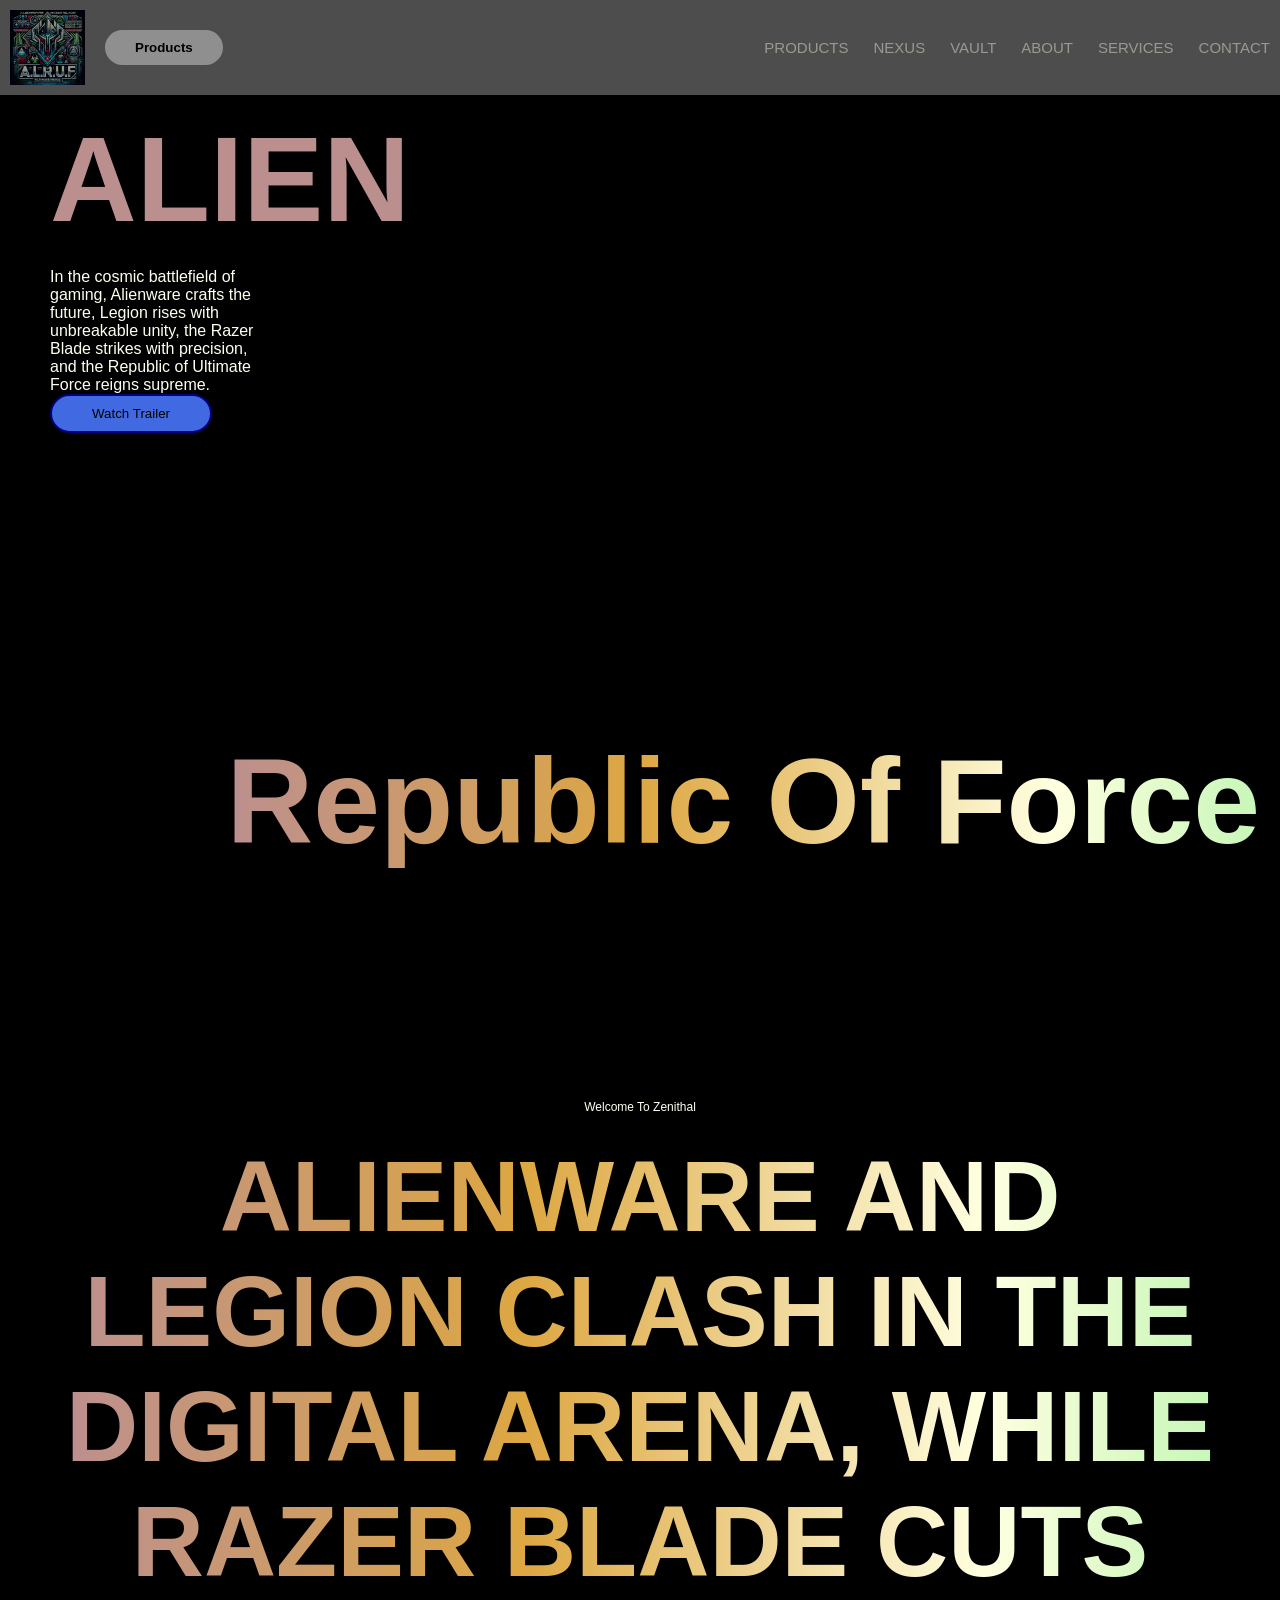
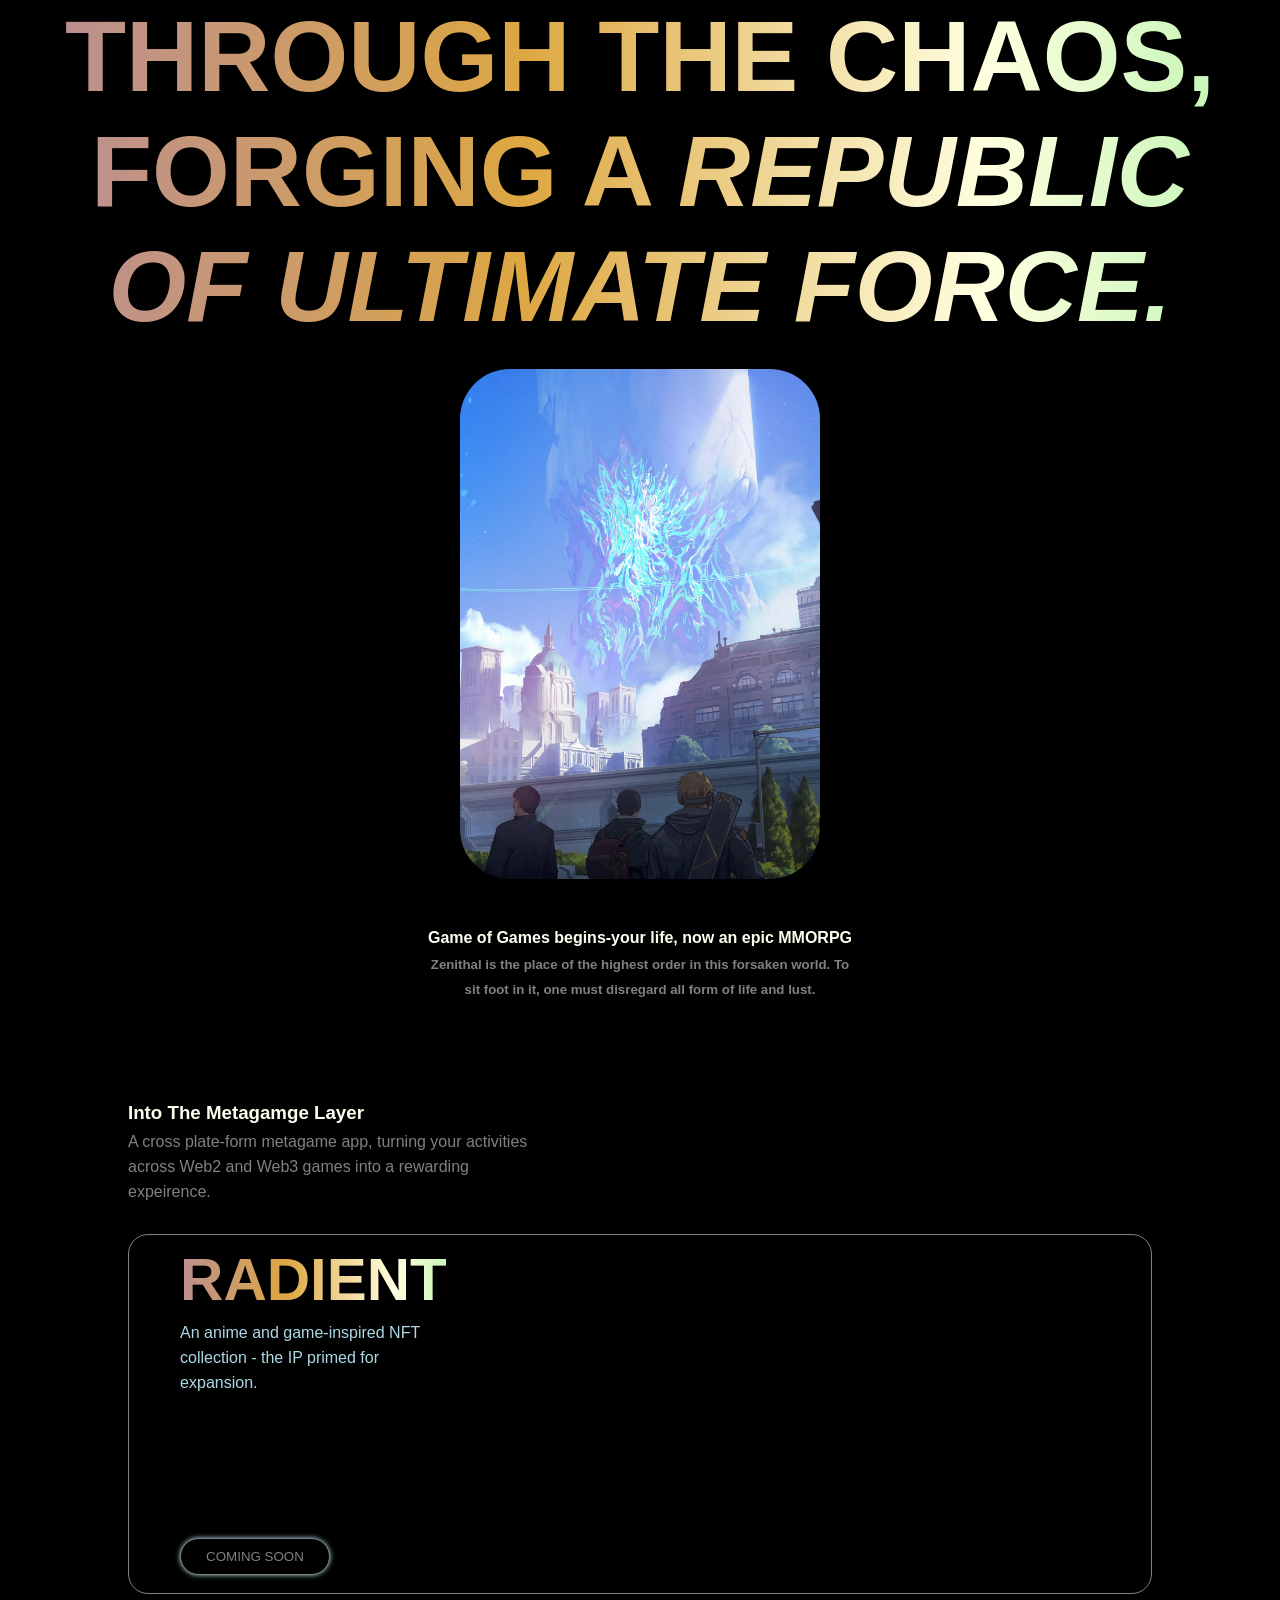
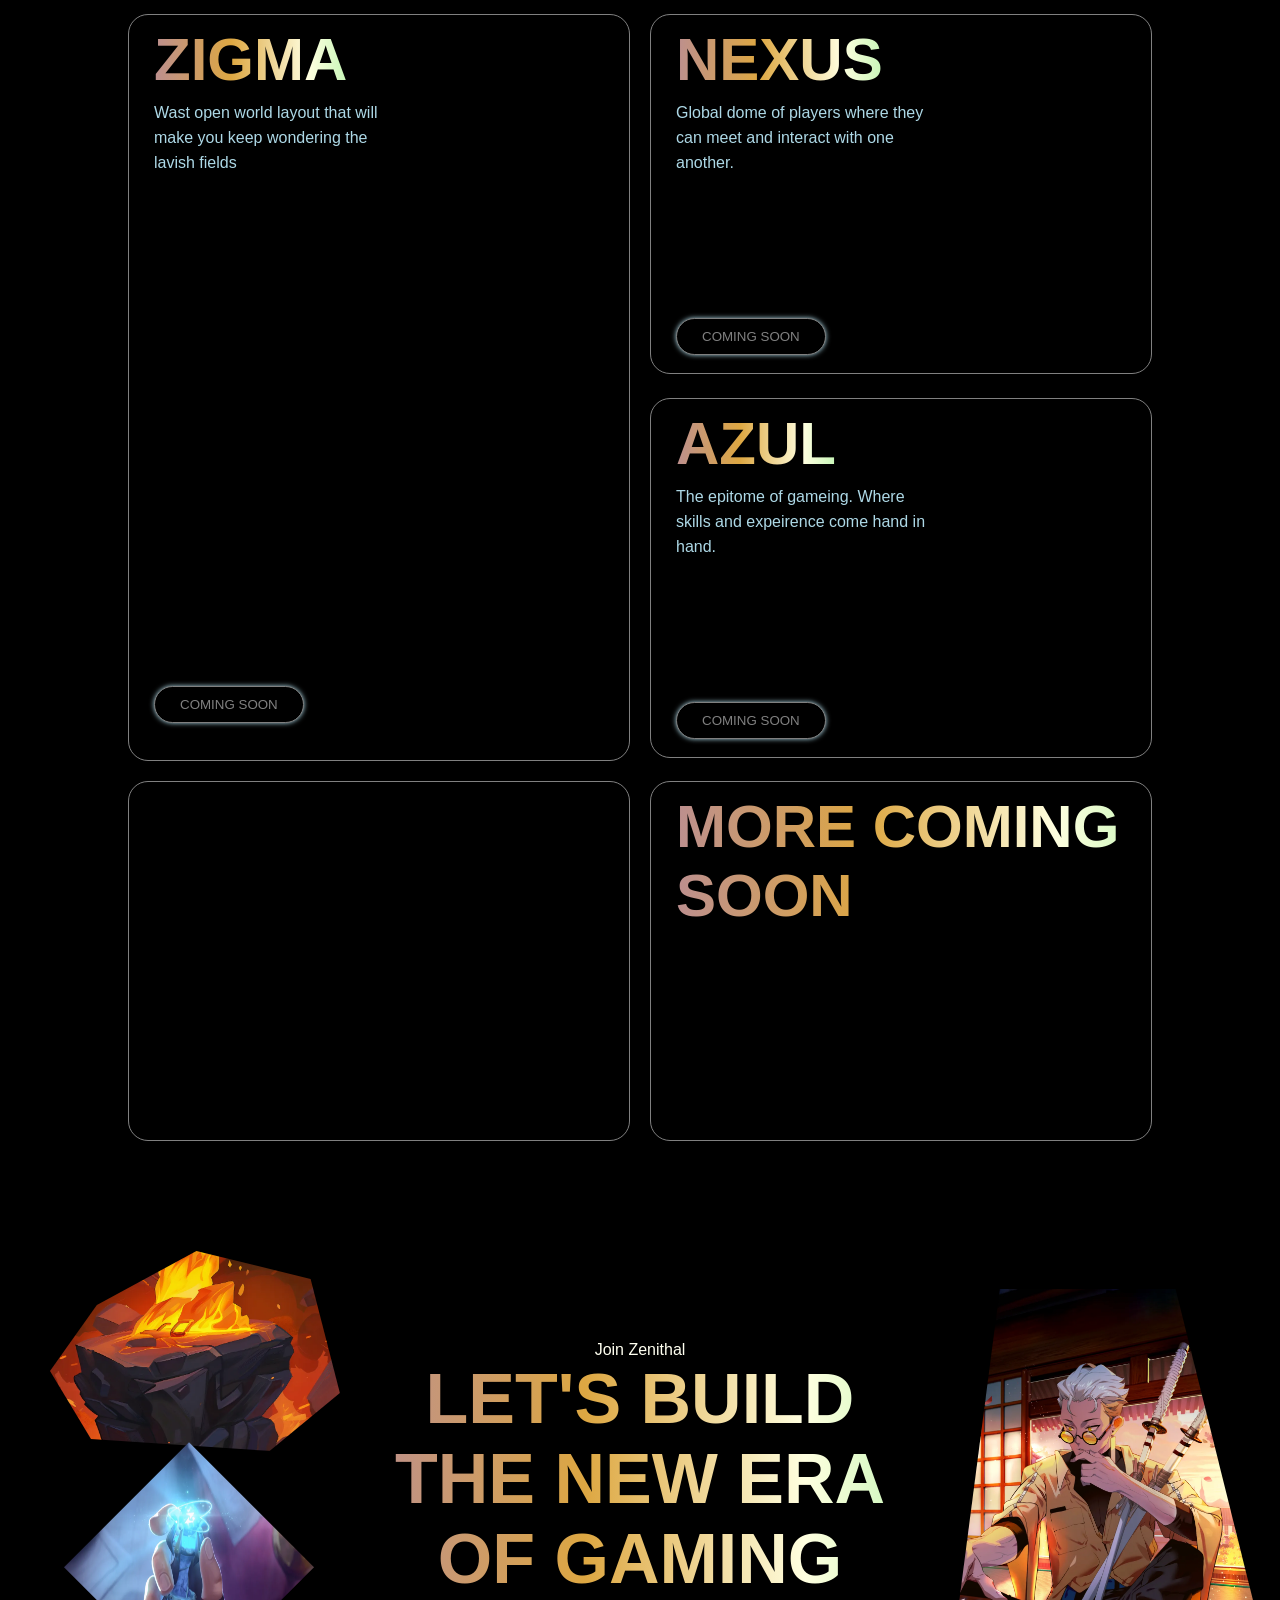
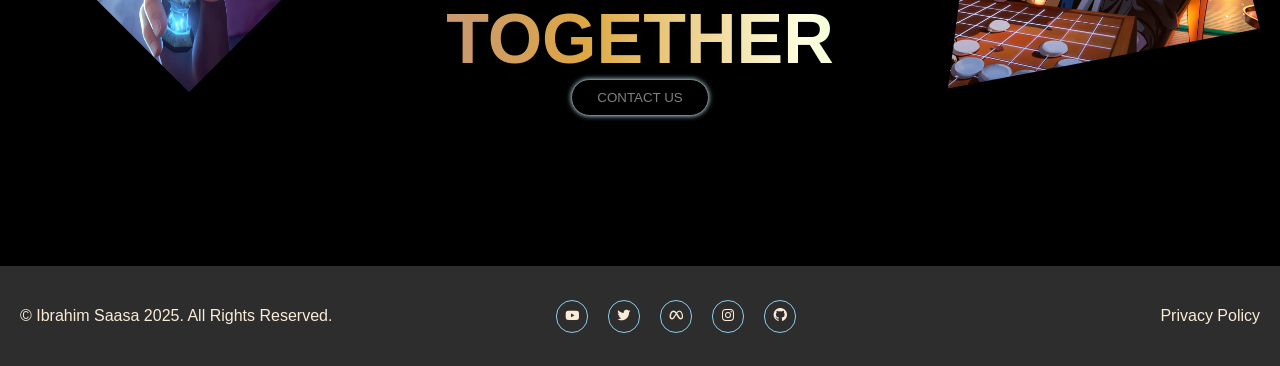
==== commit 3ad9ba7f: "added pages" ====
--- a/index.html
+++ b/index.html
@@ -4,7 +4,10 @@
 <head>
     <meta charset="UTF-8">
     <meta name="viewport" content="width=device-width, initial-scale=1.0">
-    <link rel="stylesheet" href="./css/index.css">
+    <link rel="stylesheet" href="./css/common.css">
+    <link rel="stylesheet" href="./css/animations.css">
+    <link rel="stylesheet" href="./css/responsive.css">
+    <link rel="stylesheet" href="./css/pages/index.css">
     <link href='https://unpkg.com/boxicons@2.1.4/css/boxicons.min.css' rel='stylesheet'>
     <title>AL-RUF</title>
 </head>
@@ -17,12 +20,19 @@
                 <button>Products</button>
             </div>
 
+            <div class="hamburger">
+                <span></span>
+                <span></span>
+                <span></span>
+            </div>
+
             <div class="head-right">
-                <p><a href="#">NEXUS</a></p>
-                <p><a href="#">VAULT</a></p>
-                <p><a href="#">ABOUT</a></p>
-                <p><a href="#">SERVICES</a></p>
-                <p><a href="#">CONTANT</a></p>
+                <a href="products.html">PRODUCTS</a>
+                <a href="nexus.html">NEXUS</a>
+                <a href="vault.html">VAULT</a>
+                <a href="about.html">ABOUT</a>
+                <a href="services.html">SERVICES</a>
+                <a href="contact.html">CONTACT</a>
             </div>
         </header>
 
@@ -137,7 +147,11 @@
         </section>
     </div>
 
-    <script src="./js/index.js" type="module"></script>
+    <script src="./js/common.js"></script>
+    <script src="./js/animations.js"></script>
+    <script src="./js/forms.js"></script>
+    <script src="./js/filters.js"></script>
+    <script src="./js/index.js"></script>
 </body>
 
 </html>
--- a/css/common.css
+++ b/css/common.css
@@ -0,0 +1,184 @@
+:root {
+  --primary-color: rosybrown;
+  --secondary-color: royalblue;
+  --accent-color: skyblue;
+  --light-text: ivory;
+  --dark-bg: black;
+  --blur-value: 40px;
+  --transition-speed: 0.3s;
+}
+
+* {
+  margin: 0;
+  padding: 0;
+  box-sizing: border-box;
+}
+
+body {
+  margin: 0;
+  padding: 0;
+  background-color: var(--dark-bg);
+  scroll-behavior: smooth;
+}
+
+.container {
+  font-family: Arial, Helvetica, sans-serif;
+  color: var(--primary-color);
+  display: flex;
+  flex-direction: column;
+  align-items: center;
+  position: relative;
+}
+
+/* ========== NAVBAR ========== */
+header {
+  position: fixed;
+  top: 0;
+  right: 0;
+  left: 0;
+  display: flex;
+  align-items: center;
+  justify-content: space-between;
+  padding: 10px 10px;
+  z-index: 99;
+  background-color: grey;
+  backdrop-filter: blur(10px);
+  opacity: 0.6;
+  transition: opacity var(--transition-speed);
+}
+
+header:hover {
+  opacity: 0.8;
+}
+
+.head-left {
+  display: flex;
+  align-items: center;
+}
+
+.head-left img {
+  width: 75px;
+  height: 75px;
+  margin-right: 20px;
+}
+
+.head-left button {
+  border: none;
+  padding: 10px 30px;
+  border-radius: 20px;
+  font-weight: 700;
+  cursor: pointer;
+  transition: var(--transition-speed);
+}
+
+.head-left button:hover {
+  opacity: 0.7;
+}
+
+.head-right {
+  display: flex;
+}
+
+.head-right a {
+  text-decoration: none;
+  padding-left: 25px;
+  color: var(--light-text);
+  font-size: 15px;
+  transition: color var(--transition-speed);
+  position: relative;
+}
+
+.head-right a:hover,
+.head-right a.active {
+  color: var(--secondary-color);
+}
+
+/* ========== FOOTER ========== */
+.footer {
+  width: 100%;
+  display: flex;
+  align-items: center;
+  justify-content: space-between;
+  background-color: rgba(211, 211, 211, 0.21);
+  backdrop-filter: blur(10px);
+  height: 100px;
+  margin-top: 50px;
+}
+
+.footer p {
+  margin: 0 20px;
+  color: antiquewhite;
+}
+
+.footer ul {
+  display: flex;
+  list-style: none;
+  margin-right: 140px;
+}
+
+.footer a {
+  text-decoration: none;
+  color: antiquewhite;
+  padding: 7px 7px;
+  border-radius: 50px;
+  border: 1px solid var(--accent-color);
+  margin: 0 10px;
+  transition: var(--transition-speed);
+}
+
+.footer a:hover {
+  box-shadow: 0 0 10px var(--accent-color);
+}
+
+/* ========== SHARED BUTTON STYLES ========== */
+.btn-primary {
+  background-color: var(--secondary-color);
+  border: 2px solid navy;
+  padding: 10px 40px;
+  border-radius: 20px;
+  cursor: pointer;
+  color: black;
+  transition: var(--transition-speed);
+}
+
+.btn-primary:hover {
+  background-color: transparent;
+  color: var(--primary-color);
+  box-shadow: 0 0 15px var(--secondary-color);
+}
+
+.btn-secondary {
+  padding: 10px 25px;
+  border: 1px solid gray;
+  background-color: var(--dark-bg);
+  color: gray;
+  border-radius: 20px;
+  box-shadow: 0 0 5px var(--accent-color);
+  cursor: pointer;
+  transition: var(--transition-speed);
+}
+
+.btn-secondary:hover {
+  box-shadow: 0 0 15px var(--accent-color);
+  opacity: 0.7;
+}
+
+/* ========== BLUR ON SCROLL ========== */
+.blur-on-scroll {
+  transition:
+    filter 0.1s ease-out,
+    opacity 0.1s ease-out;
+  will-change: filter, opacity;
+  opacity: 0;
+  filter: blur(var(--blur-value));
+}
+
+.blur-on-scroll.visible {
+  opacity: 1;
+  filter: blur(0);
+}
+
+.blur-on-scroll.loaded {
+  opacity: 1;
+  filter: blur(0);
+}
--- a/css/animations.css
+++ b/css/animations.css
@@ -0,0 +1,148 @@
+/* ========== GRADIENT ANIMATION ========== */
+@keyframes animate-gradient {
+  to {
+    background-position: 200%;
+  }
+}
+
+.gradient-text {
+  background: linear-gradient(
+    to right,
+    rosybrown,
+    rgb(221, 167, 66),
+    lightyellow,
+    lightgreen,
+    skyblue,
+    rosybrown
+  );
+  background-size: 200%;
+  background-clip: text;
+  -webkit-background-clip: text;
+  -webkit-text-fill-color: transparent;
+  animation: animate-gradient 2.5s linear infinite;
+}
+
+/* ========== PARALLAX ANIMATION ========== */
+@keyframes autoTakeFullAnimation {
+  to {
+    width: 100%;
+    height: 100vh;
+    border-radius: 0;
+    margin-bottom: 100px;
+  }
+}
+
+.autoTakeFull {
+  animation: autoTakeFullAnimation both;
+  animation-timeline: view(70% 65%);
+}
+
+/* ========== PAGE FADE IN ========== */
+@keyframes fadeIn {
+  from {
+    opacity: 0;
+  }
+  to {
+    opacity: 1;
+  }
+}
+
+body {
+  animation: fadeIn 0.5s ease-in-out;
+}
+
+/* ========== STAGGERED CARD ANIMATION ========== */
+@keyframes slideUp {
+  from {
+    opacity: 0;
+    transform: translateY(30px);
+  }
+  to {
+    opacity: 1;
+    transform: translateY(0);
+  }
+}
+
+.card {
+  animation: slideUp 0.6s ease-out forwards;
+}
+
+.card:nth-child(1) {
+  animation-delay: 0.1s;
+}
+
+.card:nth-child(2) {
+  animation-delay: 0.2s;
+}
+
+.card:nth-child(3) {
+  animation-delay: 0.3s;
+}
+
+.card:nth-child(4) {
+  animation-delay: 0.4s;
+}
+
+.card:nth-child(5) {
+  animation-delay: 0.5s;
+}
+
+.card:nth-child(6) {
+  animation-delay: 0.6s;
+}
+
+/* ========== PARALLAX SCROLL ========== */
+@keyframes parallaxMove {
+  0% {
+    transform: translateY(0);
+  }
+  100% {
+    transform: translateY(-50px);
+  }
+}
+
+.parallax-bg {
+  animation: parallaxMove linear;
+  animation-timeline: scroll();
+}
+
+/* ========== 3D HOVER EFFECTS ========== */
+.card {
+  transition:
+    transform 0.3s ease,
+    box-shadow 0.3s ease;
+}
+
+.card:hover {
+  transform: translateY(-10px) perspective(1000px) rotateX(5deg);
+  box-shadow: 0 0 15px rgba(135, 206, 250, 0.6);
+}
+
+/* ========== MODAL ANIMATIONS ========== */
+@keyframes modalSlideIn {
+  from {
+    opacity: 0;
+    transform: scale(0.9);
+  }
+  to {
+    opacity: 1;
+    transform: scale(1);
+  }
+}
+
+.modal {
+  animation: modalSlideIn 0.3s ease-out;
+}
+
+@keyframes fadeBackground {
+  from {
+    opacity: 0;
+  }
+  to {
+    opacity: 0.5;
+  }
+}
+
+.modal-overlay {
+  animation: fadeBackground 0.3s ease-out;
+}
--- a/css/responsive.css
+++ b/css/responsive.css
@@ -0,0 +1,248 @@
+/* ========== TABLET BREAKPOINT (768px) ========== */
+@media (max-width: 768px) {
+  /* Navbar - Hamburger Menu */
+  header {
+    flex-wrap: wrap;
+  }
+
+  .head-right {
+    display: none;
+    flex-direction: column;
+    position: absolute;
+    top: 95px;
+    left: 0;
+    right: 0;
+    background-color: grey;
+    backdrop-filter: blur(10px);
+    width: 100%;
+    padding: 20px 0;
+  }
+
+  .head-right.mobile-active {
+    display: flex;
+  }
+
+  .head-right a {
+    padding: 10px 20px;
+    display: block;
+    border-bottom: 1px solid rgba(255, 255, 255, 0.1);
+  }
+
+  .hamburger {
+    display: flex;
+    flex-direction: column;
+    cursor: pointer;
+    margin-right: 20px;
+  }
+
+  .hamburger span {
+    width: 25px;
+    height: 3px;
+    background-color: ivory;
+    margin: 5px 0;
+    transition: 0.3s;
+  }
+
+  /* Hero Section */
+  .hero-info h1 {
+    font-size: 60px;
+  }
+
+  .hero-info {
+    top: 100px;
+    left: 20px;
+  }
+
+  .gaming-text {
+    font-size: 60px;
+    right: 10px;
+    bottom: 20px;
+  }
+
+  .next-btn {
+    width: 120px;
+    height: 120px;
+    font-size: 18px;
+    left: 40%;
+  }
+
+  /* About Section */
+  .about-section h1 {
+    font-size: 50px;
+  }
+
+  .img-box {
+    width: 280px;
+    height: 400px;
+  }
+
+  /* Info Cards Grid */
+  .info-cards {
+    grid-template-columns: 1fr;
+    gap: 15px;
+  }
+
+  .card {
+    height: 35vh;
+  }
+
+  .card:nth-child(1) {
+    grid-column: span 1;
+  }
+
+  .card:nth-child(2) {
+    grid-row: span 1;
+    height: 35vh;
+  }
+
+  .card h1 {
+    font-size: 40px;
+  }
+
+  /* Contact Section */
+  .contact-section h1 {
+    font-size: 40px;
+  }
+
+  .contact-section .img1,
+  .contact-section .img2,
+  .contact-section .img3 {
+    display: none;
+  }
+
+  /* Footer */
+  .footer {
+    flex-direction: column;
+    gap: 15px;
+    height: auto;
+    padding: 20px;
+  }
+
+  .footer ul {
+    margin-right: 0;
+  }
+
+  .footer p {
+    margin: 5px 0;
+    text-align: center;
+  }
+}
+
+/* ========== MOBILE BREAKPOINT (480px) ========== */
+@media (max-width: 480px) {
+  header {
+    padding: 8px;
+  }
+
+  .head-left img {
+    width: 60px;
+    height: 60px;
+    margin-right: 10px;
+  }
+
+  .head-left button {
+    padding: 8px 15px;
+    font-size: 12px;
+  }
+
+  /* Hero */
+  .hero-info {
+    top: 80px;
+    left: 10px;
+  }
+
+  .hero-info h1 {
+    font-size: 40px;
+    margin-bottom: 10px;
+  }
+
+  .hero-info p {
+    max-width: 150px;
+    font-size: 11px;
+  }
+
+  .hero-info button {
+    padding: 8px 20px;
+    font-size: 12px;
+  }
+
+  .gaming-text {
+    font-size: 40px;
+    right: 5px;
+    bottom: 10px;
+  }
+
+  .next-btn {
+    width: 100px;
+    height: 100px;
+    font-size: 14px;
+    bottom: 50%;
+    left: 35%;
+  }
+
+  /* About */
+  .about-section {
+    margin-top: 100px;
+  }
+
+  .about-section h1 {
+    font-size: 30px;
+  }
+
+  .img-box {
+    width: 220px;
+    height: 300px;
+  }
+
+  .about-section h4 {
+    font-size: 14px;
+  }
+
+  .about-section h5 {
+    max-width: 300px;
+    font-size: 12px;
+  }
+
+  /* Info Cards */
+  .info-section {
+    width: 90%;
+  }
+
+  .card h1 {
+    font-size: 28px;
+    top: 5px;
+  }
+
+  .card p {
+    font-size: 10px;
+    top: 60px;
+    max-width: 150px;
+  }
+
+  .card button {
+    padding: 8px 15px;
+    font-size: 10px;
+    bottom: 10px;
+    left: 10px;
+  }
+
+  /* Contact */
+  .contact-section h1 {
+    font-size: 28px;
+    max-width: 300px;
+  }
+
+  .contact-section button {
+    padding: 8px 20px;
+    font-size: 12px;
+  }
+
+  .footer p {
+    font-size: 12px;
+  }
+
+  .footer a {
+    font-size: 18px;
+    margin: 0 5px;
+  }
+}
--- a/css/pages/index.css
+++ b/css/pages/index.css
@@ -0,0 +1,377 @@
+/* ========== HOME PAGE HERO SECTION ========== */
+.hero-section {
+  position: relative;
+  width: 100%;
+  height: 100vh;
+  overflow: hidden;
+  filter: blur(40px);
+  opacity: 0;
+  transition:
+    filter 0.5s ease,
+    opacity 0.5s ease;
+}
+
+.hero-section.visible {
+  filter: blur(0);
+  opacity: 1;
+}
+
+.hero-vid {
+  width: 100%;
+  height: 100%;
+  position: relative;
+}
+
+.hero-video {
+  width: 100%;
+  height: 100%;
+  object-fit: cover;
+}
+
+.hero-info {
+  position: absolute;
+  z-index: 1;
+  top: 80px;
+  left: 50px;
+}
+
+.hero-info h1 {
+  font-size: 120px;
+  font-family: Impact, Haettenschweiler, "Arial Narrow Bold", sans-serif;
+  font-weight: 900;
+  font-style: normal;
+  margin-top: 30px;
+  margin-bottom: 20px;
+}
+
+.hero-info p {
+  max-width: 210px;
+  color: ivory;
+}
+
+.hero-info button {
+  background-color: royalblue;
+  border: 2px solid navy;
+  padding: 10px 40px;
+  border-radius: 20px;
+  cursor: pointer;
+  color: black;
+  transition: 0.3s;
+}
+
+.hero-info button:hover {
+  background-color: transparent;
+  color: rosybrown;
+  box-shadow: 0 0 15px royalblue;
+}
+
+.gaming-text {
+  font-size: 120px;
+  font-family: Impact, Haettenschweiler, "Arial Narrow Bold", sans-serif;
+  margin: 0;
+  position: absolute;
+  right: 20px;
+  bottom: 30px;
+  background: linear-gradient(
+    to right,
+    rosybrown,
+    rgb(221, 167, 66),
+    lightyellow,
+    lightgreen,
+    skyblue,
+    rosybrown
+  );
+  background-size: 200%;
+  background-clip: text;
+  -webkit-background-clip: text;
+  -webkit-text-fill-color: transparent;
+  animation: animate-gradient 2.5s linear infinite;
+}
+
+.next-btn {
+  width: 200px;
+  height: 200px;
+  background-color: rosybrown;
+  position: absolute;
+  left: 45%;
+  bottom: 45%;
+  border-radius: 50%;
+  display: flex;
+  align-items: center;
+  justify-content: center;
+  color: royalblue;
+  font-size: 30px;
+  font-weight: bold;
+  cursor: pointer;
+  z-index: 100;
+  opacity: 0;
+  transition: 0.5s;
+}
+
+.next-btn:hover {
+  opacity: 1;
+  box-shadow: 0 0 15px rgba(225, 225, 225, 0.616);
+}
+
+/* ========== ABOUT SECTION ========== */
+.about-section {
+  width: 100%;
+  height: 100%;
+  margin-top: 200px;
+  display: flex;
+  flex-direction: column;
+  align-items: center;
+  color: ivory;
+}
+
+.img-box {
+  width: 360px;
+  height: 510px;
+  overflow: hidden;
+  display: flex;
+  align-items: center;
+  justify-content: center;
+  border-radius: 50px;
+}
+
+.img-box img {
+  width: 100%;
+  height: 100%;
+  object-fit: cover;
+}
+
+.about-section p {
+  font-size: 12px;
+}
+
+.about-section h1 {
+  font-family: Impact, Haettenschweiler, "Arial Narrow Bold", sans-serif;
+  font-weight: 900;
+  font-size: 100px;
+  max-width: 1150px;
+  text-align: center;
+  margin: 25px 0;
+  text-transform: uppercase;
+  background: linear-gradient(
+    to right,
+    rosybrown,
+    rgb(221, 167, 66),
+    lightyellow,
+    lightgreen,
+    skyblue,
+    rosybrown
+  );
+  background-size: 200%;
+  background-clip: text;
+  -webkit-background-clip: text;
+  -webkit-text-fill-color: transparent;
+  animation: animate-gradient 2.5s linear infinite;
+}
+
+.about-section h4 {
+  margin-top: 50px;
+  margin-bottom: 0;
+  color: ivory;
+}
+
+.about-section h5 {
+  margin-top: 5px;
+  color: gray;
+  max-width: 425px;
+  text-align: center;
+  line-height: 25px;
+}
+
+/* ========== INFO SECTION ========== */
+.info-section {
+  display: flex;
+  flex-direction: column;
+  position: relative;
+  width: 80%;
+  margin-top: 100px;
+}
+
+.info-section h3 {
+  margin-bottom: 0;
+  color: ivory;
+}
+
+.info-section p {
+  margin-top: 5px;
+  color: gray;
+  max-width: 400px;
+  line-height: 25px;
+}
+
+.info-cards {
+  display: grid;
+  grid-template-columns: auto auto;
+  gap: 20px;
+  width: 100%;
+  height: 100%;
+  margin-top: 30px;
+}
+
+.card {
+  position: relative;
+  width: auto;
+  height: 40vh;
+  overflow: hidden;
+  border: 1px solid gray;
+  border-radius: 20px;
+  transition: 0.5s;
+}
+
+.card h1 {
+  position: absolute;
+  margin: 0;
+  top: 10px;
+  left: 5%;
+  font-family: Impact, Haettenschweiler, "Arial Narrow Bold", sans-serif;
+  font-size: 60px;
+  z-index: 1;
+  background: linear-gradient(
+    to right,
+    rosybrown,
+    rgb(221, 167, 66),
+    lightyellow,
+    lightgreen,
+    skyblue,
+    rosybrown
+  );
+  background-size: 200%;
+  background-clip: text;
+  -webkit-background-clip: text;
+  -webkit-text-fill-color: transparent;
+  animation: animate-gradient 2.5s linear infinite;
+}
+
+.card p {
+  position: absolute;
+  top: 80px;
+  left: 5%;
+  z-index: 1;
+  max-width: 250px;
+  color: lightblue;
+}
+
+.card video {
+  width: 100%;
+  height: 100%;
+  object-fit: cover;
+}
+
+.card button {
+  position: absolute;
+  bottom: 5%;
+  left: 5%;
+  padding: 10px 25px;
+  border: 1px solid gray;
+  background-color: black;
+  color: gray;
+  border-radius: 20px;
+  box-shadow: 0 0 5px lightblue;
+  cursor: pointer;
+  transition: 0.3s;
+}
+
+.card button:hover {
+  box-shadow: 0 0 15px lightblue;
+  opacity: 0.7;
+}
+
+.card:nth-child(1) {
+  grid-column: span 2;
+}
+
+.card:nth-child(2) {
+  grid-row: span 2;
+  height: 83vh;
+}
+
+/* ========== CONTACT SECTION ========== */
+.contact-section {
+  position: relative;
+  width: 100%;
+  margin-top: 100px;
+  display: flex;
+  flex-direction: column;
+  align-items: center;
+  height: 100%;
+  margin-bottom: 100px;
+}
+
+.contact-section .img1 {
+  position: absolute;
+  top: 10%;
+  right: 20px;
+  height: 400px;
+  clip-path: polygon(20% 0%, 74% 0, 100% 85%, 4% 100%);
+}
+
+.contact-section .img2 {
+  position: absolute;
+  left: 50px;
+  top: 10px;
+  height: 200px;
+  clip-path: polygon(
+    50% 0%,
+    89% 14%,
+    99% 71%,
+    75% 100%,
+    14% 94%,
+    0% 60%,
+    16% 27%
+  );
+}
+
+.contact-section .img3 {
+  position: absolute;
+  left: 5%;
+  bottom: 5%;
+  height: 250px;
+  width: 250px;
+  clip-path: polygon(50% 0%, 100% 50%, 50% 100%, 0% 50%);
+}
+
+.contact-section p {
+  margin-top: 100px;
+  color: ivory;
+}
+
+.contact-section h1 {
+  font-family: Impact, Haettenschweiler, "Arial Narrow Bold", sans-serif;
+  font-size: 70px;
+  max-width: 550px;
+  text-align: center;
+  background: linear-gradient(
+    to right,
+    rosybrown,
+    rgb(221, 167, 66),
+    lightyellow,
+    lightgreen,
+    skyblue,
+    rosybrown
+  );
+  background-size: 200%;
+  background-clip: text;
+  -webkit-background-clip: text;
+  -webkit-text-fill-color: transparent;
+  animation: animate-gradient 2.5s linear infinite;
+}
+
+.contact-section button {
+  padding: 10px 25px;
+  border: 1px solid gray;
+  background-color: black;
+  color: gray;
+  border-radius: 20px;
+  box-shadow: 0 0 5px lightblue;
+  cursor: pointer;
+  transition: 0.3s;
+}
+
+.contact-section button:hover {
+  box-shadow: 0 0 15px lightblue;
+  opacity: 0.7;
+}
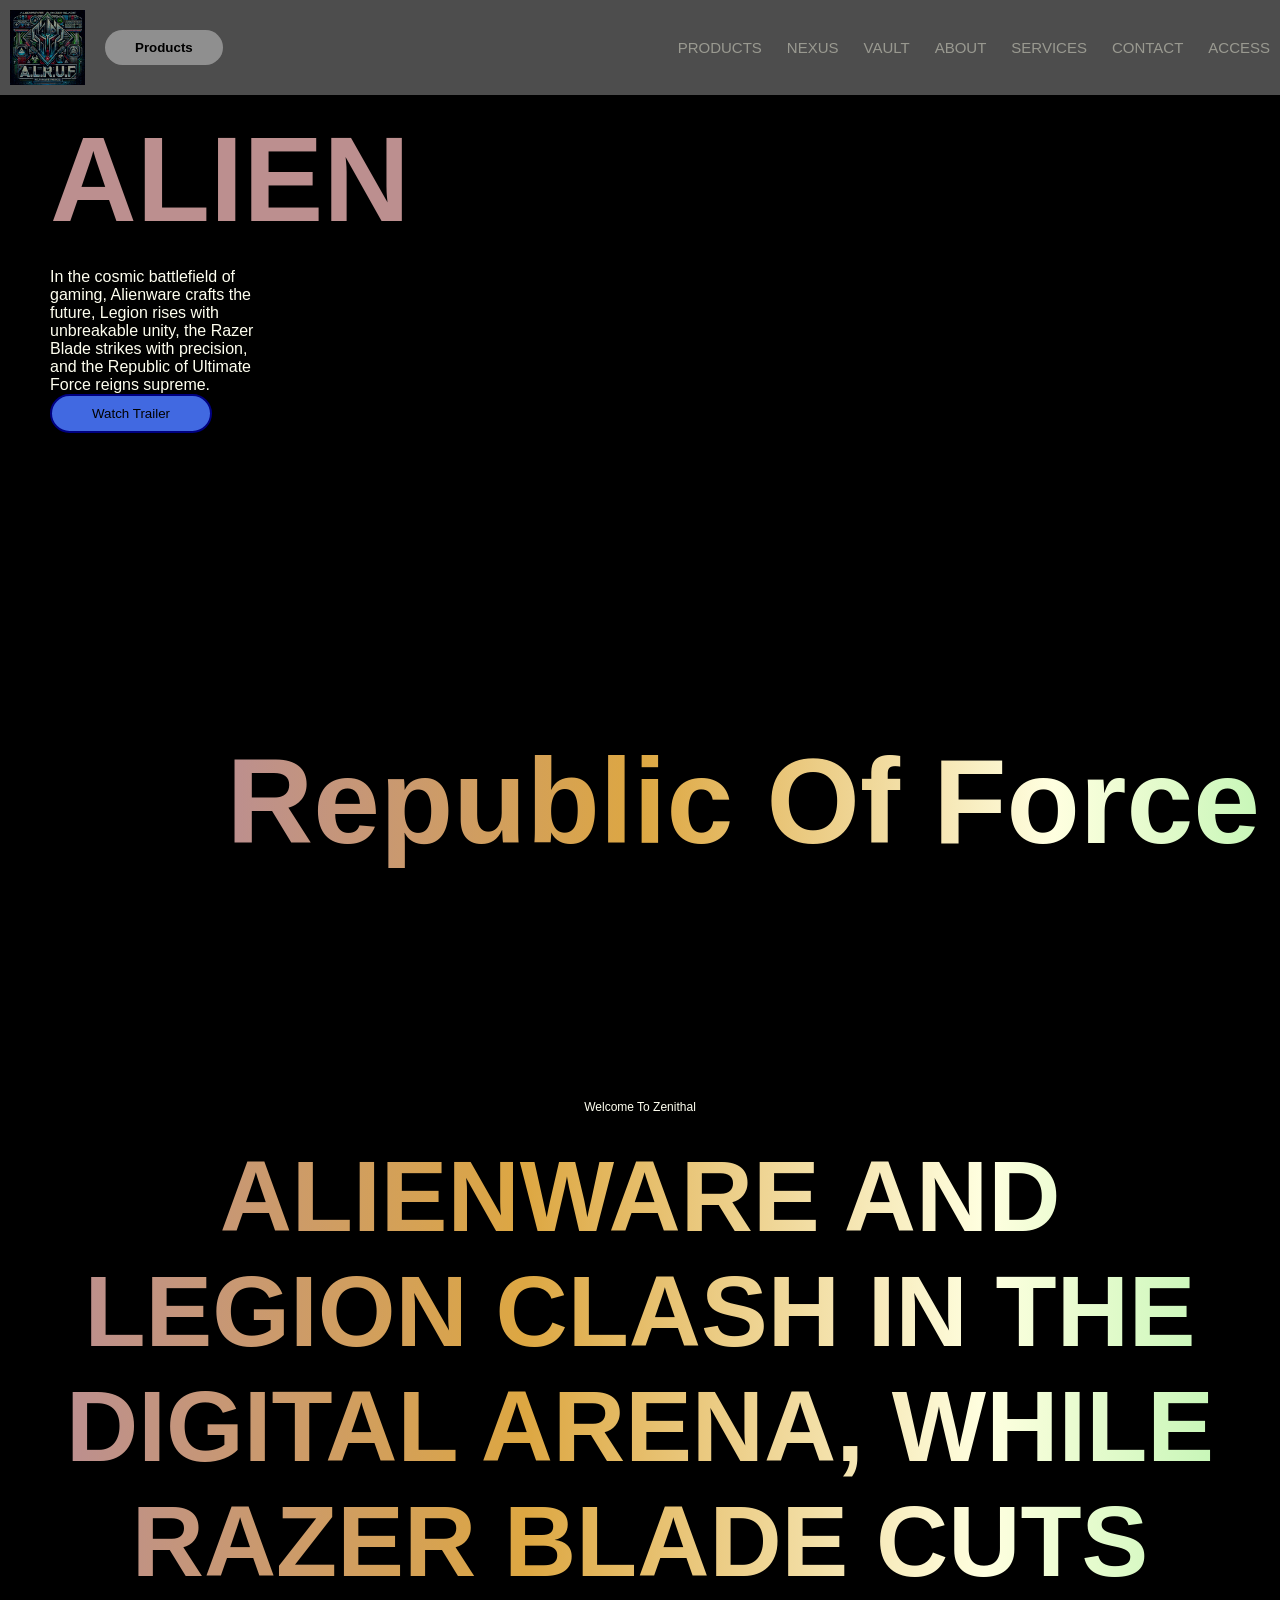
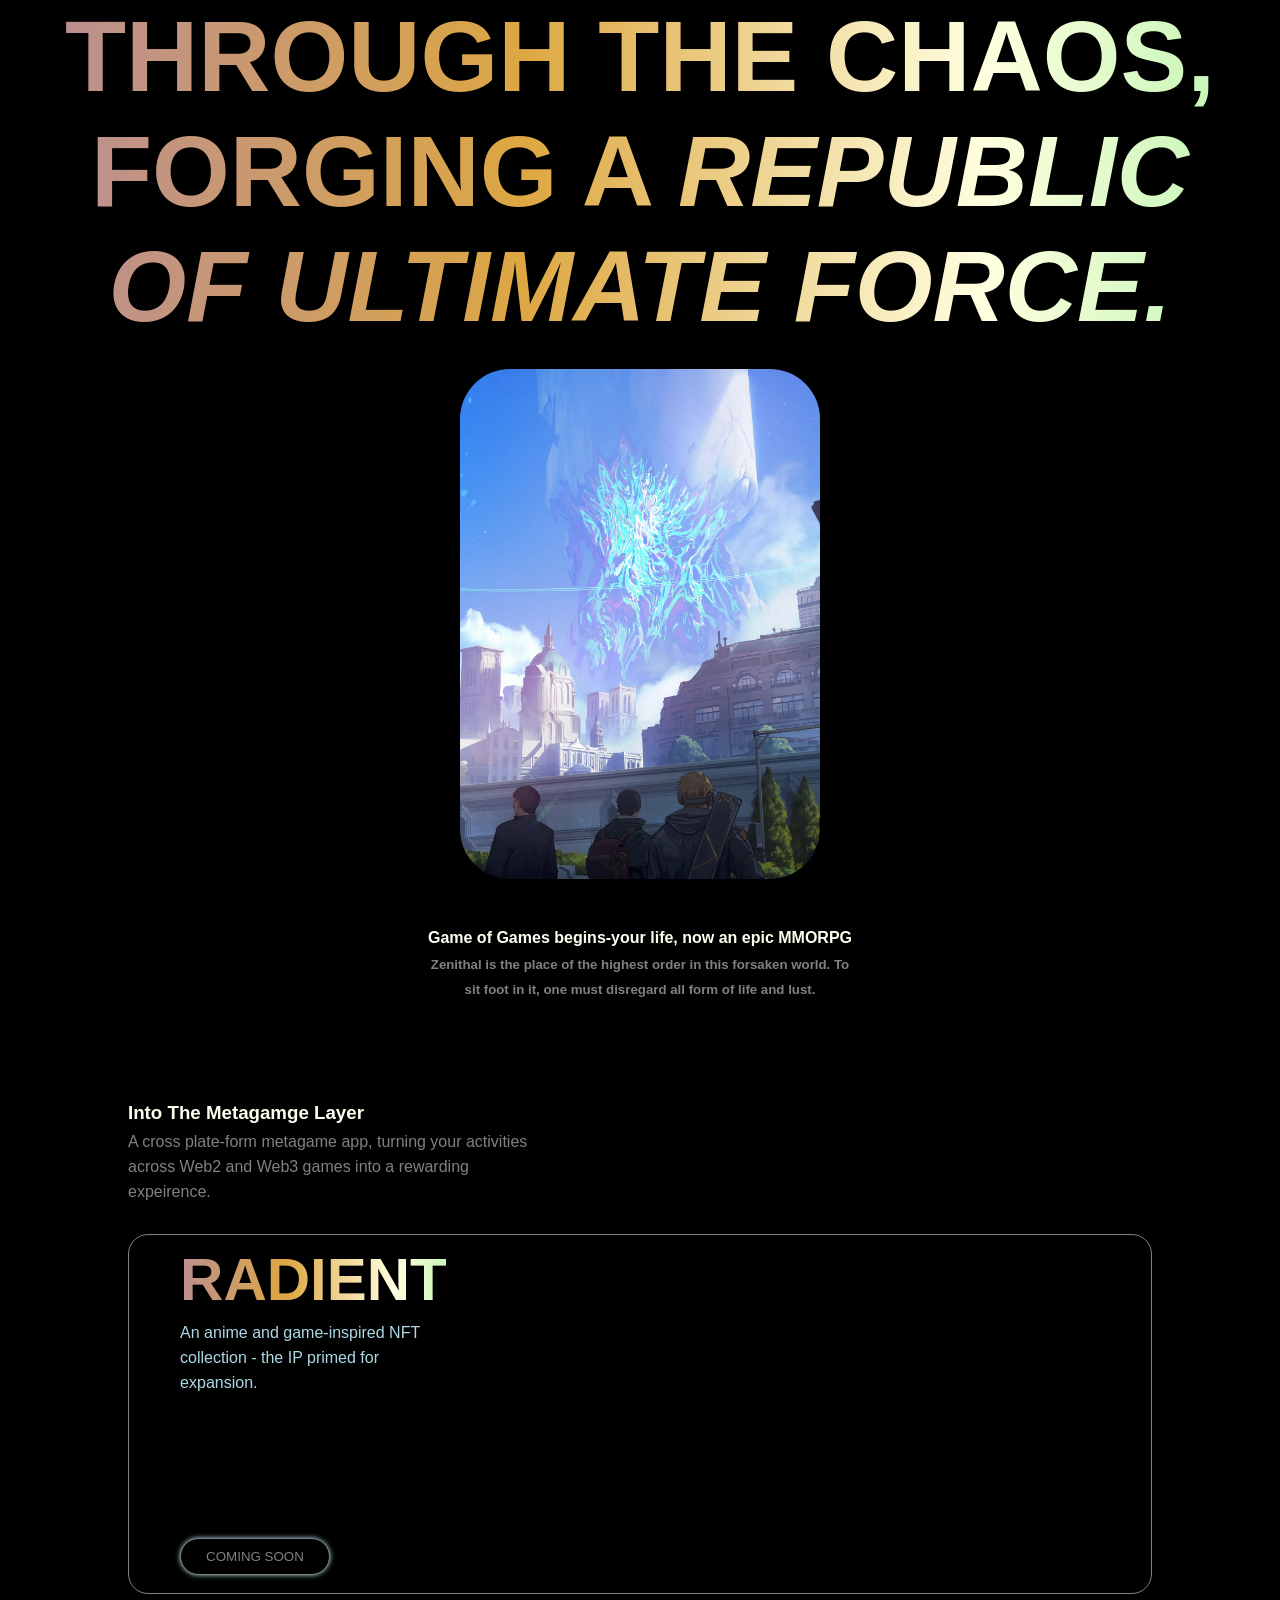
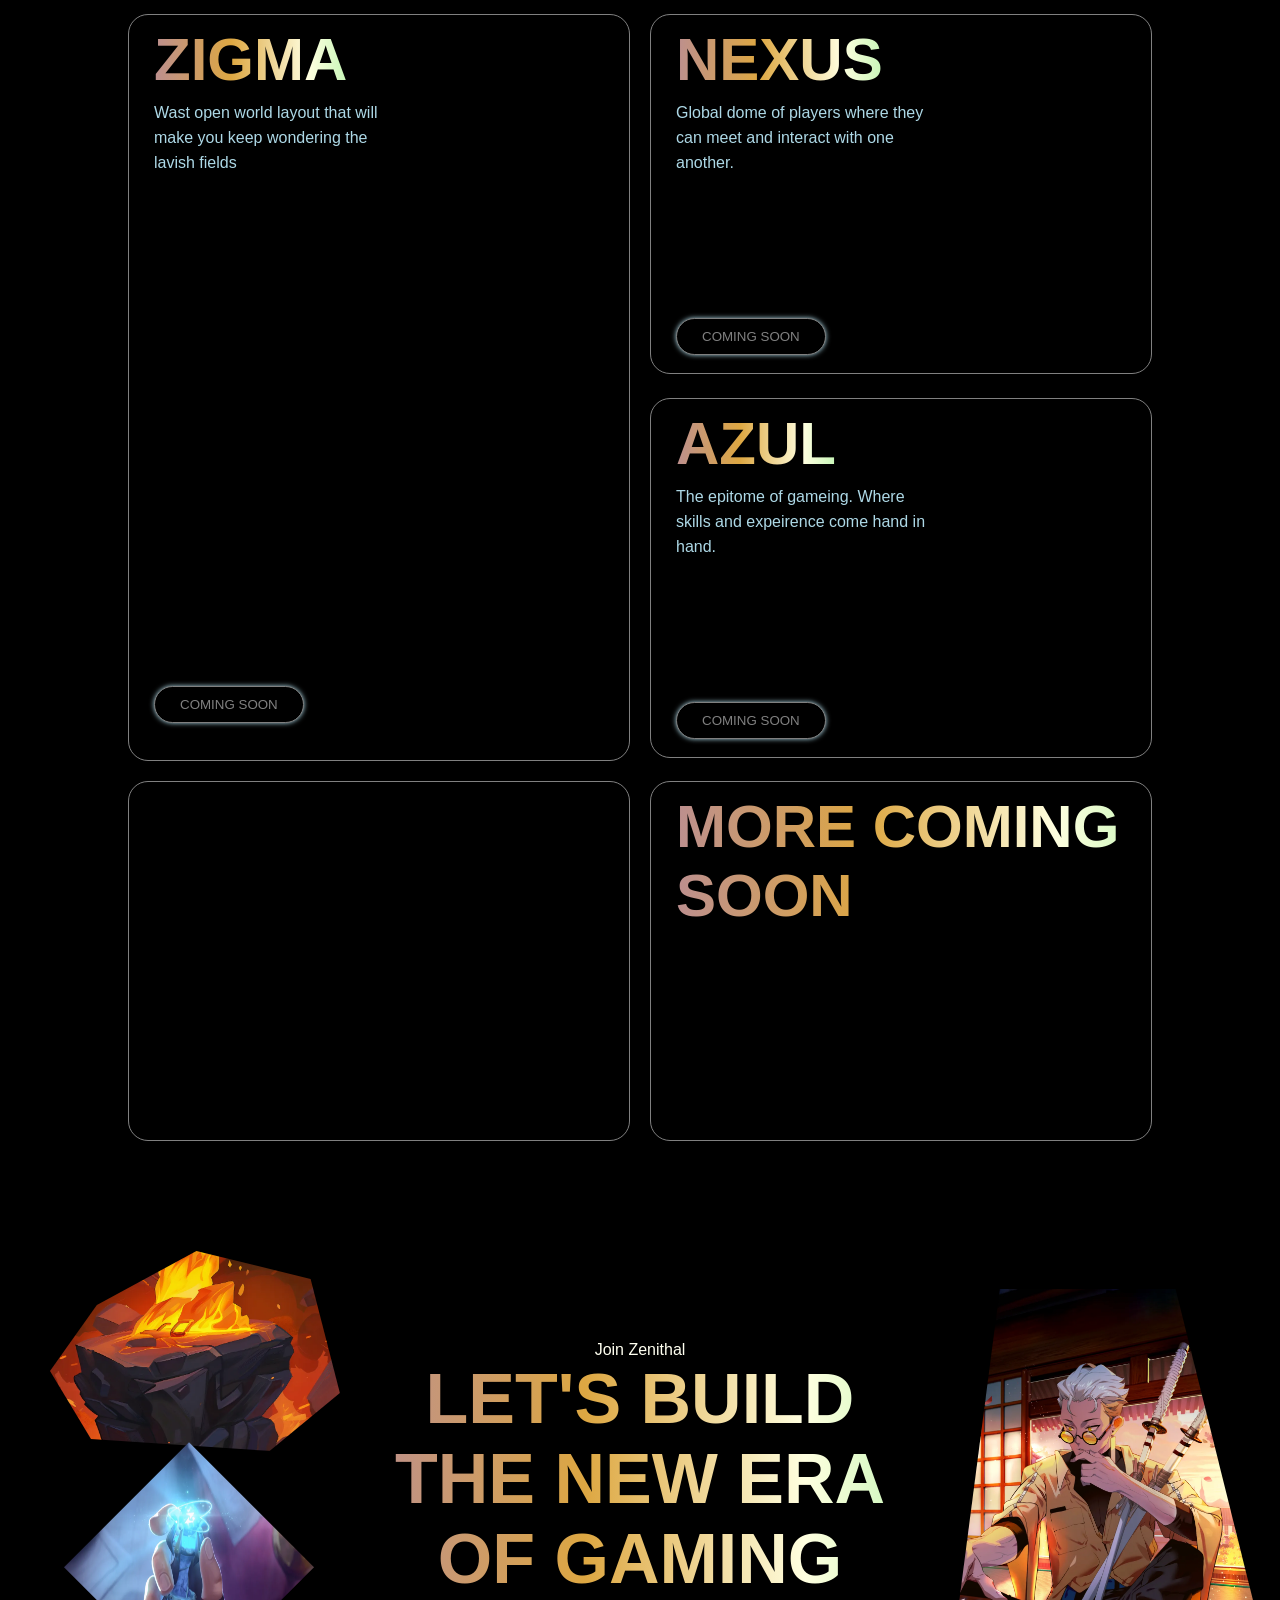
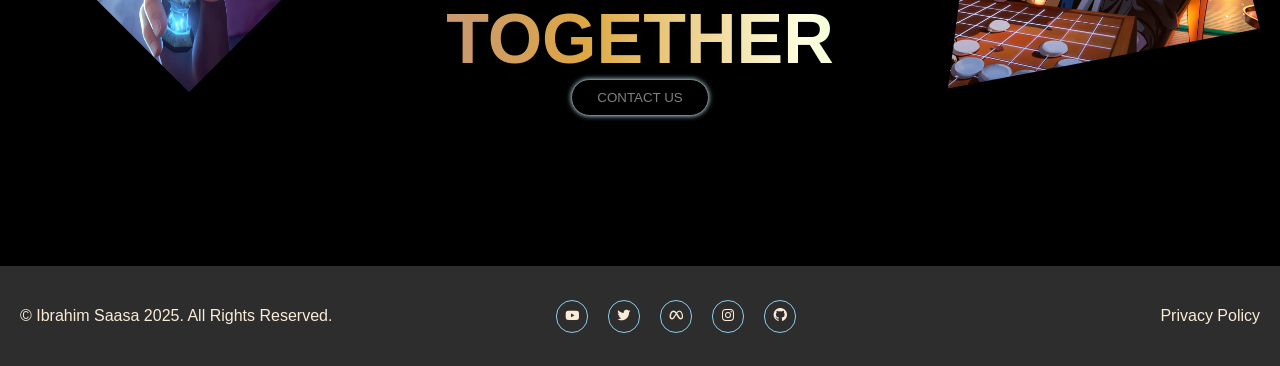
==== commit ba6b6d1e: "added user sign in page" ====
--- a/index.html
+++ b/index.html
@@ -33,6 +33,7 @@
                 <a href="about.html">ABOUT</a>
                 <a href="services.html">SERVICES</a>
                 <a href="contact.html">CONTACT</a>
+                <a href="auth.html">ACCESS</a>
             </div>
         </header>
 
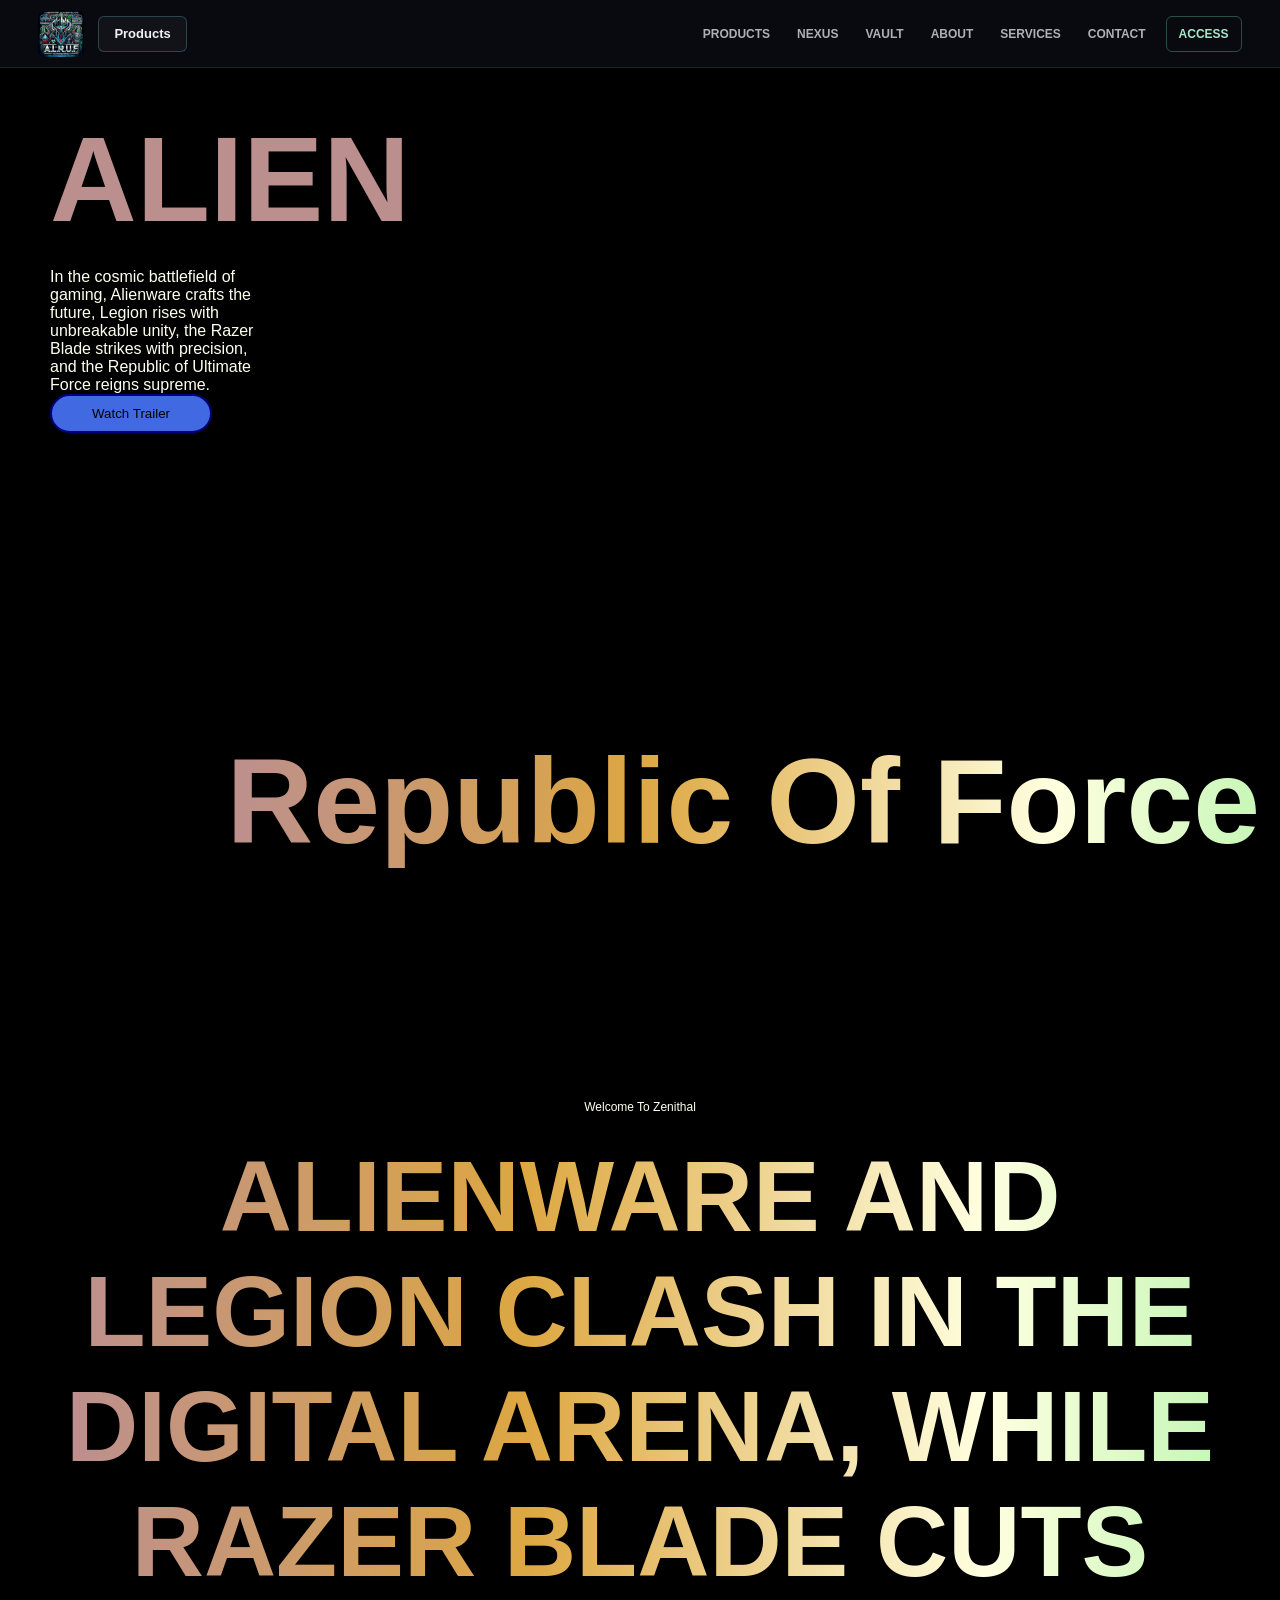
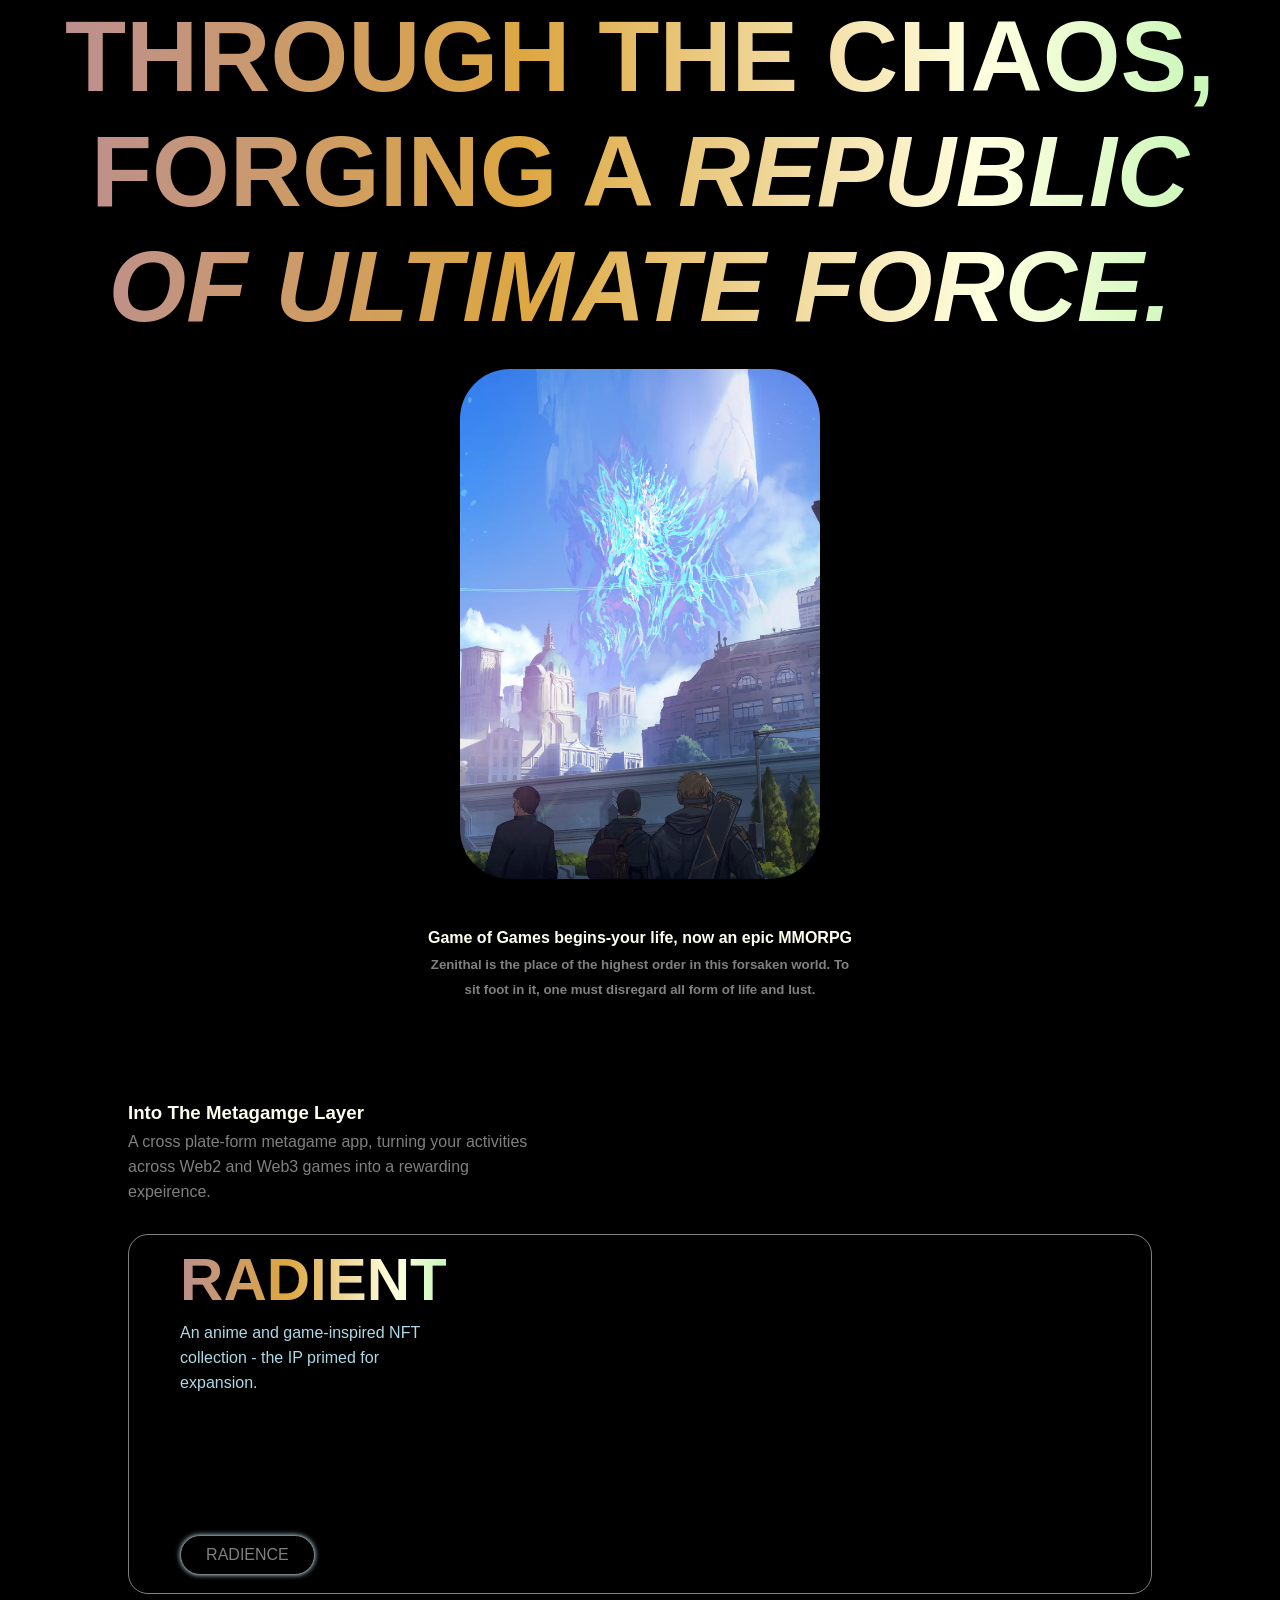
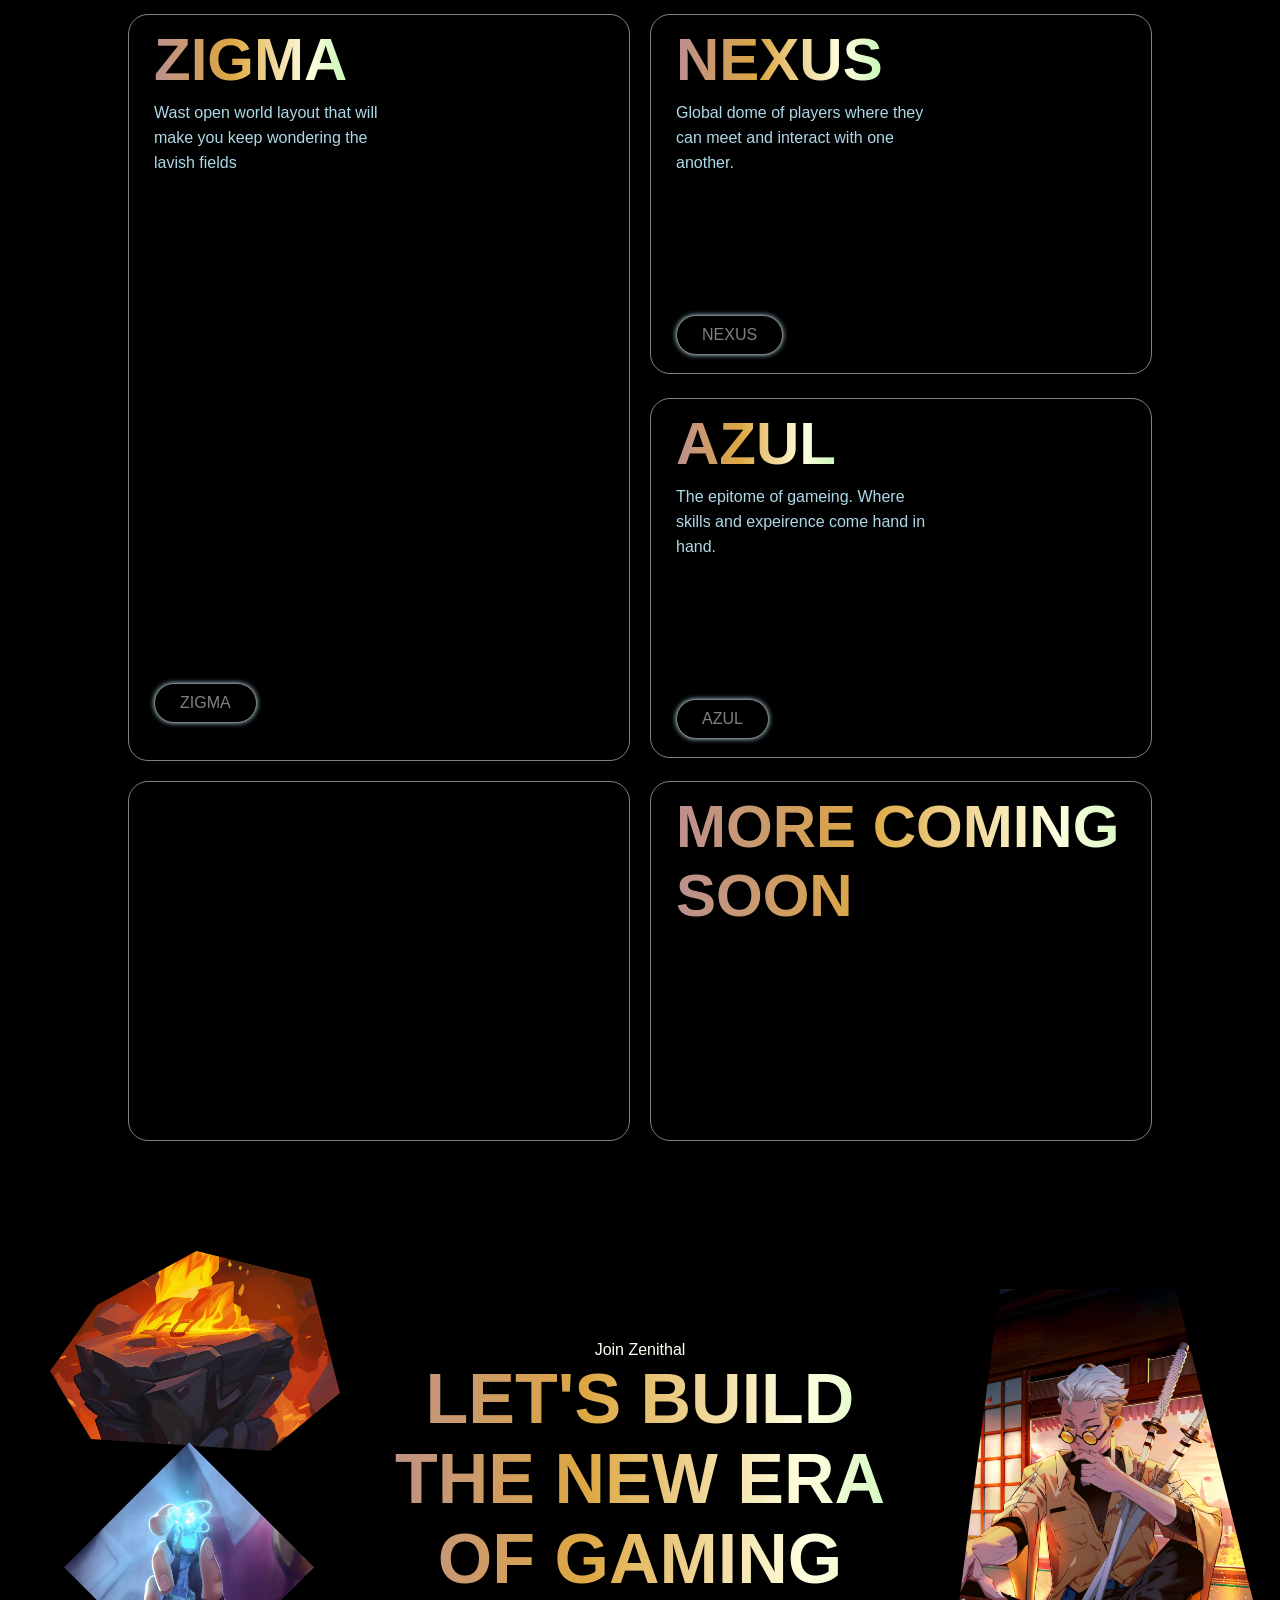
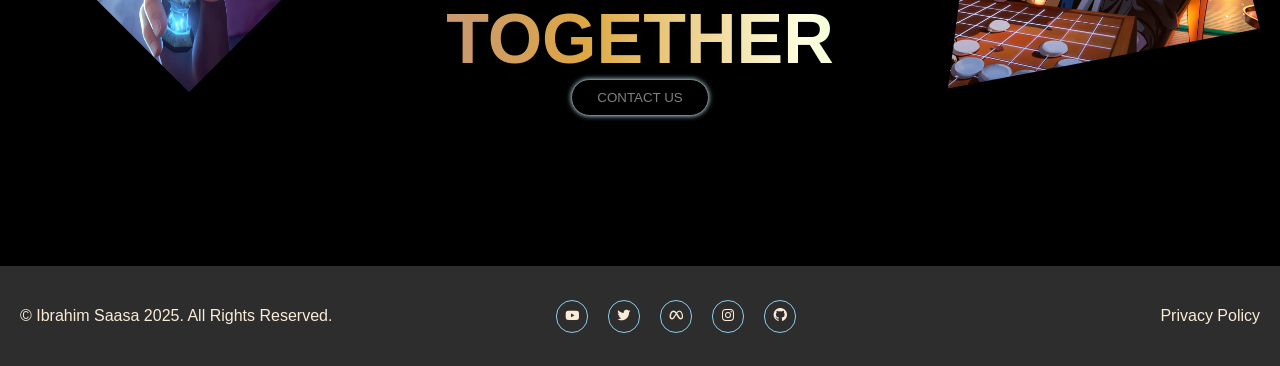
==== commit 85dc53ec: "added xampp" ====
--- a/index.html
+++ b/index.html
@@ -4,10 +4,10 @@
 <head>
     <meta charset="UTF-8">
     <meta name="viewport" content="width=device-width, initial-scale=1.0">
-    <link rel="stylesheet" href="./css/common.css">
+    <link rel="stylesheet" href="./css/common.css?v=2">
     <link rel="stylesheet" href="./css/animations.css">
-    <link rel="stylesheet" href="./css/responsive.css">
-    <link rel="stylesheet" href="./css/pages/index.css">
+    <link rel="stylesheet" href="./css/responsive.css?v=3">
+    <link rel="stylesheet" href="./css/pages/index.css?v=2">
     <link href='https://unpkg.com/boxicons@2.1.4/css/boxicons.min.css' rel='stylesheet'>
     <title>AL-RUF</title>
 </head>
@@ -87,7 +87,7 @@
                     <p>An anime and game-inspired NFT collection - the IP primed for expansion.</p>
 
                     <video src="./video/feature-1.mp4" autoplay loop muted plays-inline></video>
-                    <button>COMING SOON</button>
+                    <a class="card-link" href="products.html">RADIENCE</a>
                 </div>
 
                 <div class="card">
@@ -95,7 +95,7 @@
                     <p>Wast open world layout that will make you keep wondering the lavish fields</p>
 
                     <video src="./video/feature-2.mp4" autoplay loop muted plays-inline></video>
-                    <button>COMING SOON</button>
+                    <a class="card-link" href="vault.html">ZIGMA</a>
                 </div>
 
                 <div class="card">
@@ -103,7 +103,7 @@
                     <p>Global dome of players where they can meet and interact with one another.</p>
 
                     <video src="./video/feature-3.mp4" autoplay loop muted plays-inline></video>
-                    <button>COMING SOON</button>
+                    <a class="card-link" href="nexus.html">NEXUS</a>
                 </div>
 
                 <div class="card">
@@ -111,7 +111,7 @@
                     <p>The epitome of gameing. Where skills and expeirence come hand in hand.</p>
 
                     <video src="./video/feature-4.mp4" autoplay loop muted plays-inline></video>
-                    <button>COMING SOON</button>
+                    <a class="card-link" href="services.html">AZUL</a>
                 </div>
 
                 <div class="card">
@@ -148,7 +148,7 @@
         </section>
     </div>
 
-    <script src="./js/common.js"></script>
+    <script src="./js/common.js?v=2"></script>
     <script src="./js/animations.js"></script>
     <script src="./js/forms.js"></script>
     <script src="./js/filters.js"></script>
--- a/css/common.css
+++ b/css/common.css
@@ -39,58 +39,138 @@
   display: flex;
   align-items: center;
   justify-content: space-between;
-  padding: 10px 10px;
+  min-height: 68px;
+  padding: 8px clamp(16px, 3vw, 40px);
   z-index: 99;
-  background-color: grey;
-  backdrop-filter: blur(10px);
-  opacity: 0.6;
-  transition: opacity var(--transition-speed);
+  background: rgba(9, 12, 17, 0.9);
+  border-bottom: 1px solid rgba(255, 255, 255, 0.09);
+  backdrop-filter: blur(18px) saturate(140%);
+  transition:
+    background-color var(--transition-speed),
+    box-shadow var(--transition-speed);
 }
 
 header:hover {
-  opacity: 0.8;
+  background-color: rgba(12, 16, 22, 0.96);
+  box-shadow: 0 8px 26px rgba(0, 0, 0, 0.2);
 }
 
 .head-left {
   display: flex;
   align-items: center;
+  gap: 14px;
 }
 
 .head-left img {
-  width: 75px;
-  height: 75px;
-  margin-right: 20px;
+  width: 46px;
+  height: 46px;
+  margin: 0;
+  border-radius: 6px;
+  object-fit: cover;
 }
 
 .head-left button {
-  border: none;
-  padding: 10px 30px;
-  border-radius: 20px;
+  min-height: 36px;
+  padding: 0 15px;
+  border: 1px solid rgba(120, 198, 235, 0.28);
+  border-radius: 6px;
+  background: rgba(255, 255, 255, 0.04);
+  color: #eef2f4;
+  font-size: 13px;
   font-weight: 700;
   cursor: pointer;
-  transition: var(--transition-speed);
+  transition:
+    background-color var(--transition-speed),
+    border-color var(--transition-speed);
 }
 
 .head-left button:hover {
-  opacity: 0.7;
+  background: rgba(120, 198, 235, 0.12);
+  border-color: rgba(120, 198, 235, 0.58);
 }
 
 .head-right {
-  display: flex;
+  align-items: center;
+  display: flex;
+  gap: 3px;
 }
 
 .head-right a {
   text-decoration: none;
-  padding-left: 25px;
-  color: var(--light-text);
-  font-size: 15px;
-  transition: color var(--transition-speed);
+  padding: 10px 12px;
+  border-radius: 6px;
+  color: rgba(238, 242, 244, 0.72);
+  font-size: 12px;
+  font-weight: 600;
+  transition:
+    color var(--transition-speed),
+    background-color var(--transition-speed);
   position: relative;
+}
+
+.head-right a:hover {
+  background: rgba(255, 255, 255, 0.06);
+  color: #fff;
 }
 
 .head-right a:hover,
 .head-right a.active {
-  color: var(--secondary-color);
+  color: #8bd8ef;
+}
+
+.head-right a.active {
+  background: rgba(120, 198, 235, 0.1);
+}
+
+.head-right a[href="profile.html"],
+.head-right a[href="auth.html"] {
+  border: 1px solid rgba(115, 210, 167, 0.34);
+  color: #a8e6c9;
+  margin-left: 5px;
+}
+
+.head-right a[href="profile.html"]:hover,
+.head-right a[href="auth.html"]:hover {
+  background: rgba(115, 210, 167, 0.12);
+  border-color: rgba(115, 210, 167, 0.65);
+  color: #d5f6e5;
+}
+
+.hamburger {
+  align-items: center;
+  background: rgba(255, 255, 255, 0.04);
+  border: 1px solid rgba(255, 255, 255, 0.16);
+  border-radius: 7px;
+  display: none;
+  flex-direction: column;
+  gap: 5px;
+  height: 42px;
+  justify-content: center;
+  margin: 0;
+  width: 42px;
+}
+
+.hamburger span {
+  background: #eef2f4;
+  border-radius: 2px;
+  height: 2px;
+  margin: 0;
+  transition:
+    transform var(--transition-speed),
+    opacity var(--transition-speed);
+  width: 18px;
+}
+
+.hamburger.active span:first-child {
+  transform: translateY(7px) rotate(45deg);
+}
+
+.hamburger.active span:nth-child(2) {
+  opacity: 0;
+}
+
+.hamburger.active span:last-child {
+  transform: translateY(-7px) rotate(-45deg);
 }
 
 /* ========== FOOTER ========== */
--- a/css/responsive.css
+++ b/css/responsive.css
@@ -1,46 +1,59 @@
+@media (max-width: 950px) {
+  header {
+    min-height: 64px;
+    padding: 8px 16px;
+  }
+
+  .head-left img {
+    height: 44px;
+    width: 44px;
+  }
+
+  .head-left button {
+    min-height: 34px;
+    padding: 0 12px;
+  }
+
+  .head-right {
+    align-items: stretch;
+    background: rgba(12, 16, 22, 0.98);
+    backdrop-filter: blur(18px);
+    border: 1px solid rgba(255, 255, 255, 0.1);
+    border-radius: 10px;
+    box-shadow: 0 16px 40px rgba(0, 0, 0, 0.4);
+    display: none;
+    flex-direction: column;
+    gap: 3px;
+    left: auto;
+    padding: 8px;
+    position: absolute;
+    right: 16px;
+    top: calc(100% + 8px);
+    width: min(320px, calc(100vw - 32px));
+  }
+
+  .head-right.mobile-active {
+    display: flex;
+  }
+
+  .head-right a {
+    border: 0;
+    display: flex;
+    font-size: 13px;
+    margin: 0;
+    padding: 12px 13px;
+  }
+
+  .hamburger {
+    display: flex;
+    cursor: pointer;
+  }
+}
+
 /* ========== TABLET BREAKPOINT (768px) ========== */
 @media (max-width: 768px) {
-  /* Navbar - Hamburger Menu */
   header {
-    flex-wrap: wrap;
-  }
-
-  .head-right {
-    display: none;
-    flex-direction: column;
-    position: absolute;
-    top: 95px;
-    left: 0;
-    right: 0;
-    background-color: grey;
-    backdrop-filter: blur(10px);
-    width: 100%;
-    padding: 20px 0;
-  }
-
-  .head-right.mobile-active {
-    display: flex;
-  }
-
-  .head-right a {
-    padding: 10px 20px;
-    display: block;
-    border-bottom: 1px solid rgba(255, 255, 255, 0.1);
-  }
-
-  .hamburger {
-    display: flex;
-    flex-direction: column;
-    cursor: pointer;
-    margin-right: 20px;
-  }
-
-  .hamburger span {
-    width: 25px;
-    height: 3px;
-    background-color: ivory;
-    margin: 5px 0;
-    transition: 0.3s;
+    flex-wrap: nowrap;
   }
 
   /* Hero Section */
@@ -219,7 +232,8 @@
     max-width: 150px;
   }
 
-  .card button {
+  .card button,
+  .card .card-link {
     padding: 8px 15px;
     font-size: 10px;
     bottom: 10px;
--- a/css/pages/index.css
+++ b/css/pages/index.css
@@ -261,7 +261,9 @@
   object-fit: cover;
 }
 
-.card button {
+.card button,
+.card .card-link {
+  display: inline-block;
   position: absolute;
   bottom: 5%;
   left: 5%;
@@ -269,13 +271,15 @@
   border: 1px solid gray;
   background-color: black;
   color: gray;
+  text-decoration: none;
   border-radius: 20px;
   box-shadow: 0 0 5px lightblue;
   cursor: pointer;
   transition: 0.3s;
 }
 
-.card button:hover {
+.card button:hover,
+.card .card-link:hover {
   box-shadow: 0 0 15px lightblue;
   opacity: 0.7;
 }
